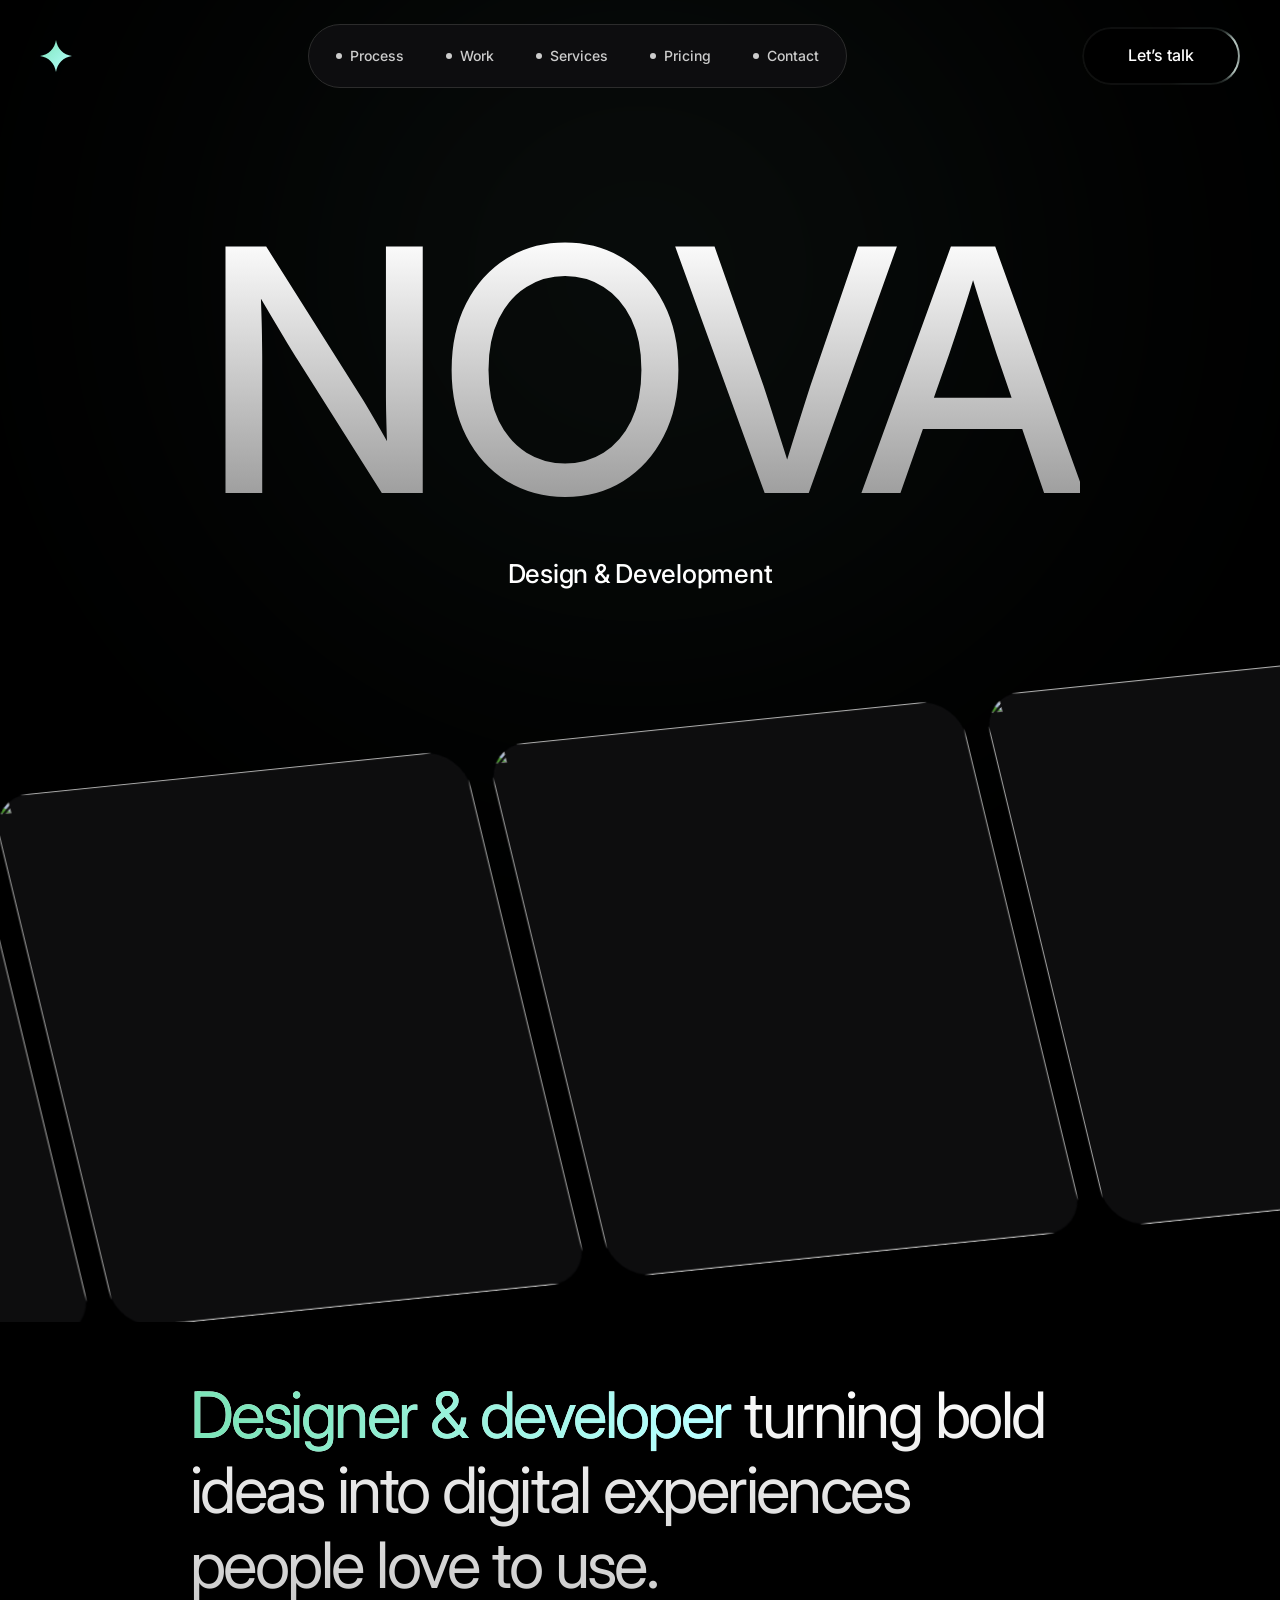
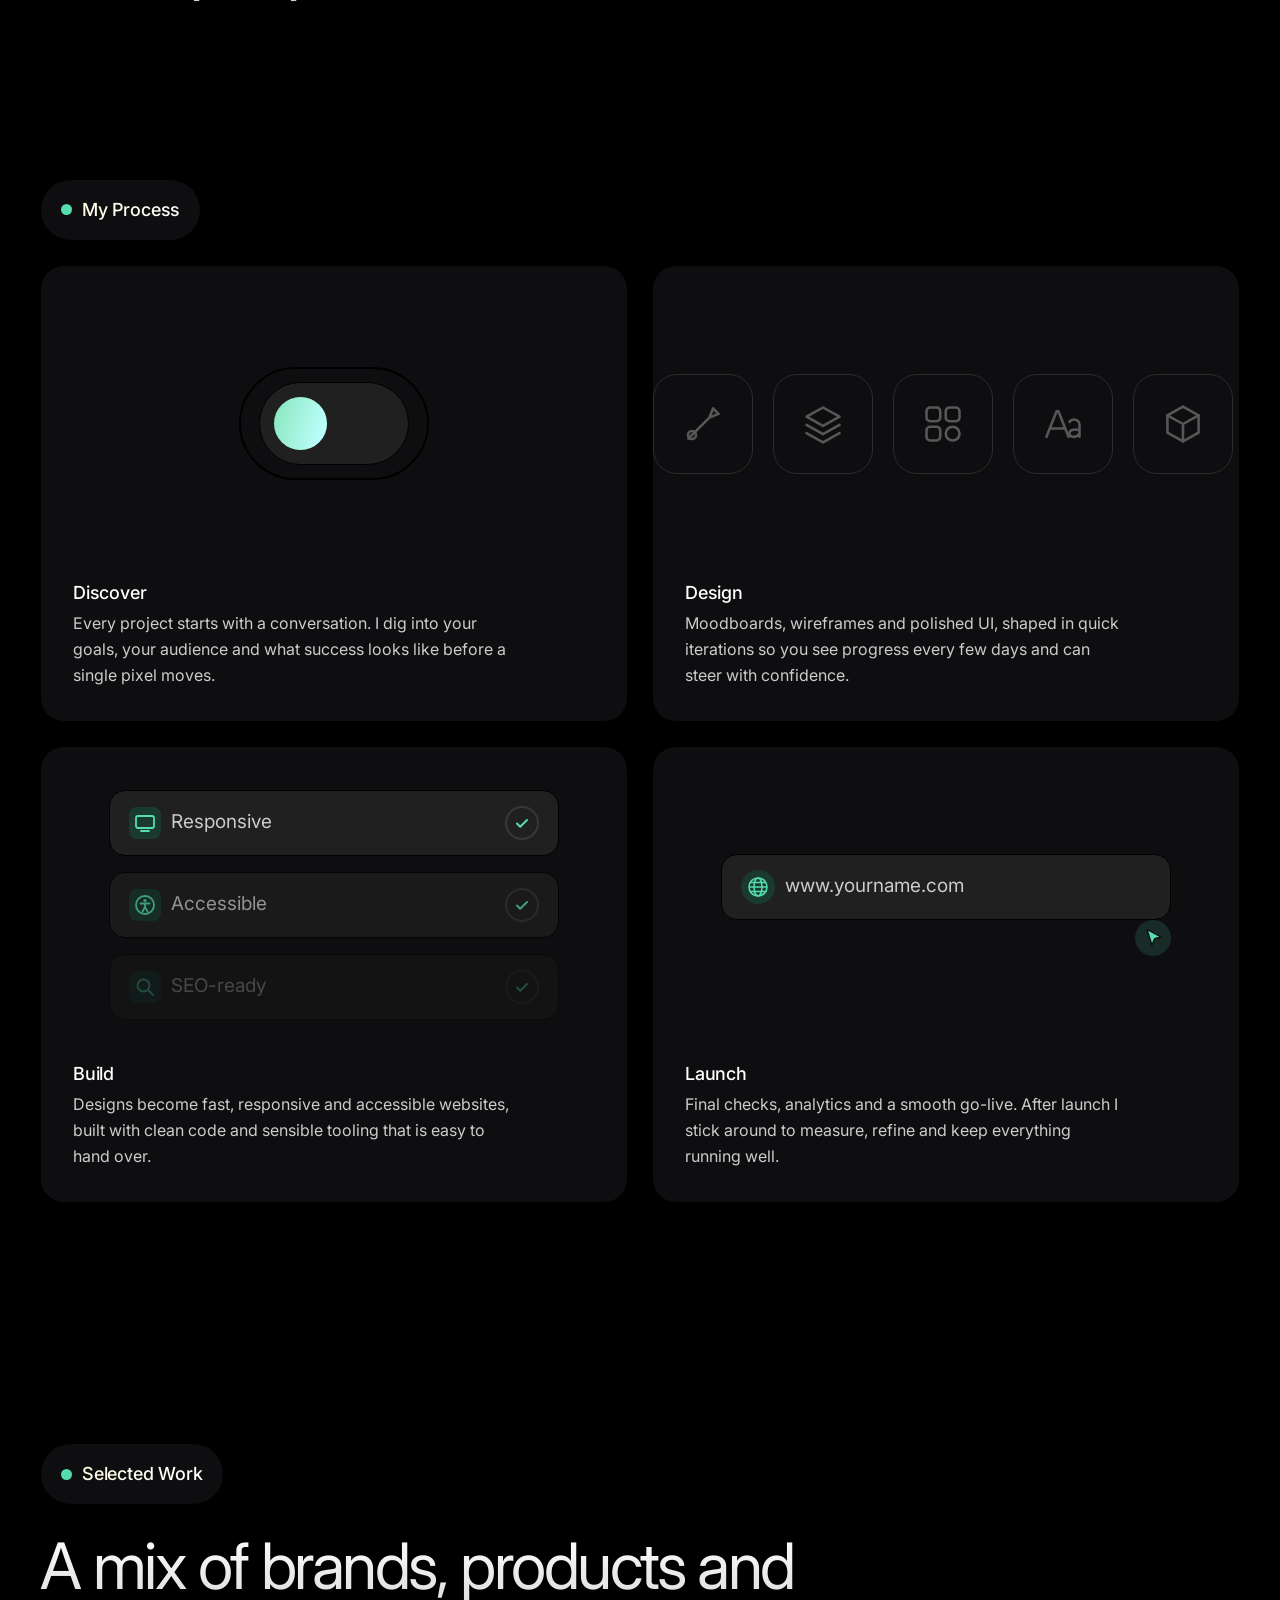
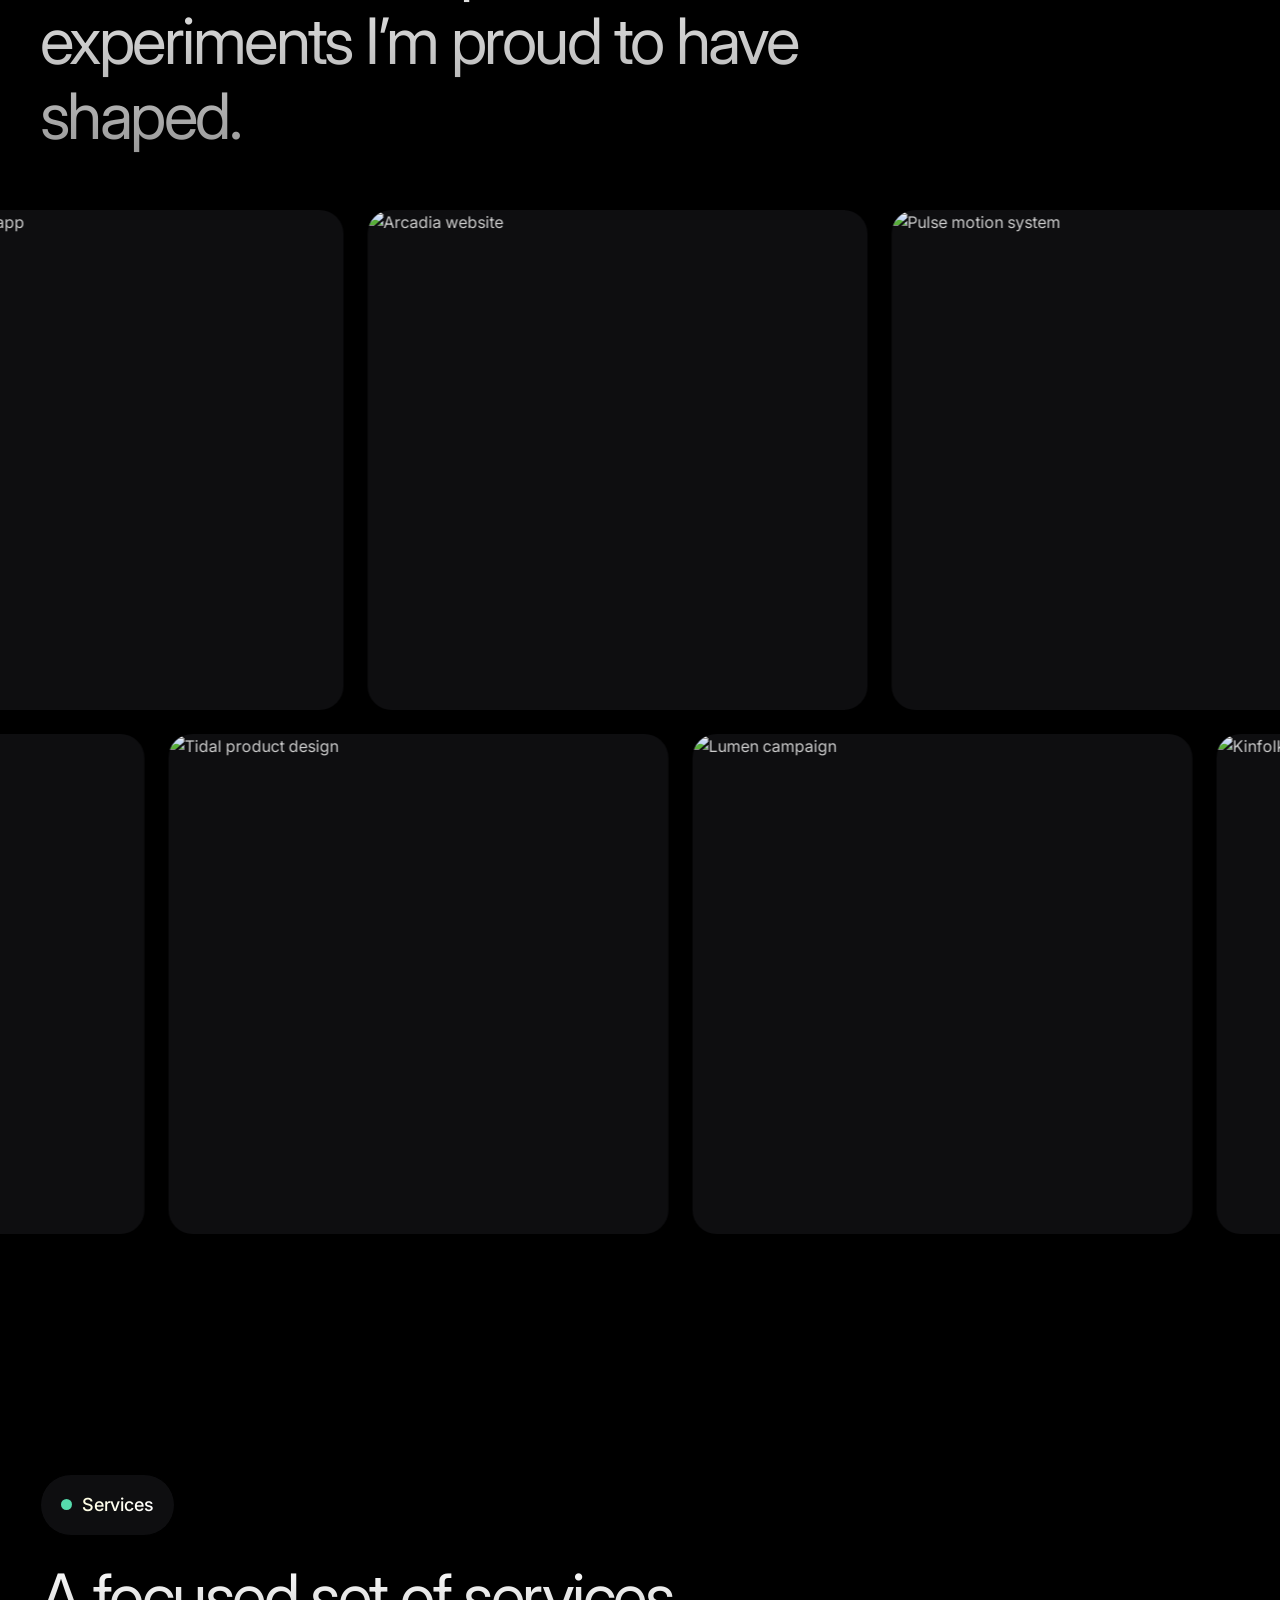
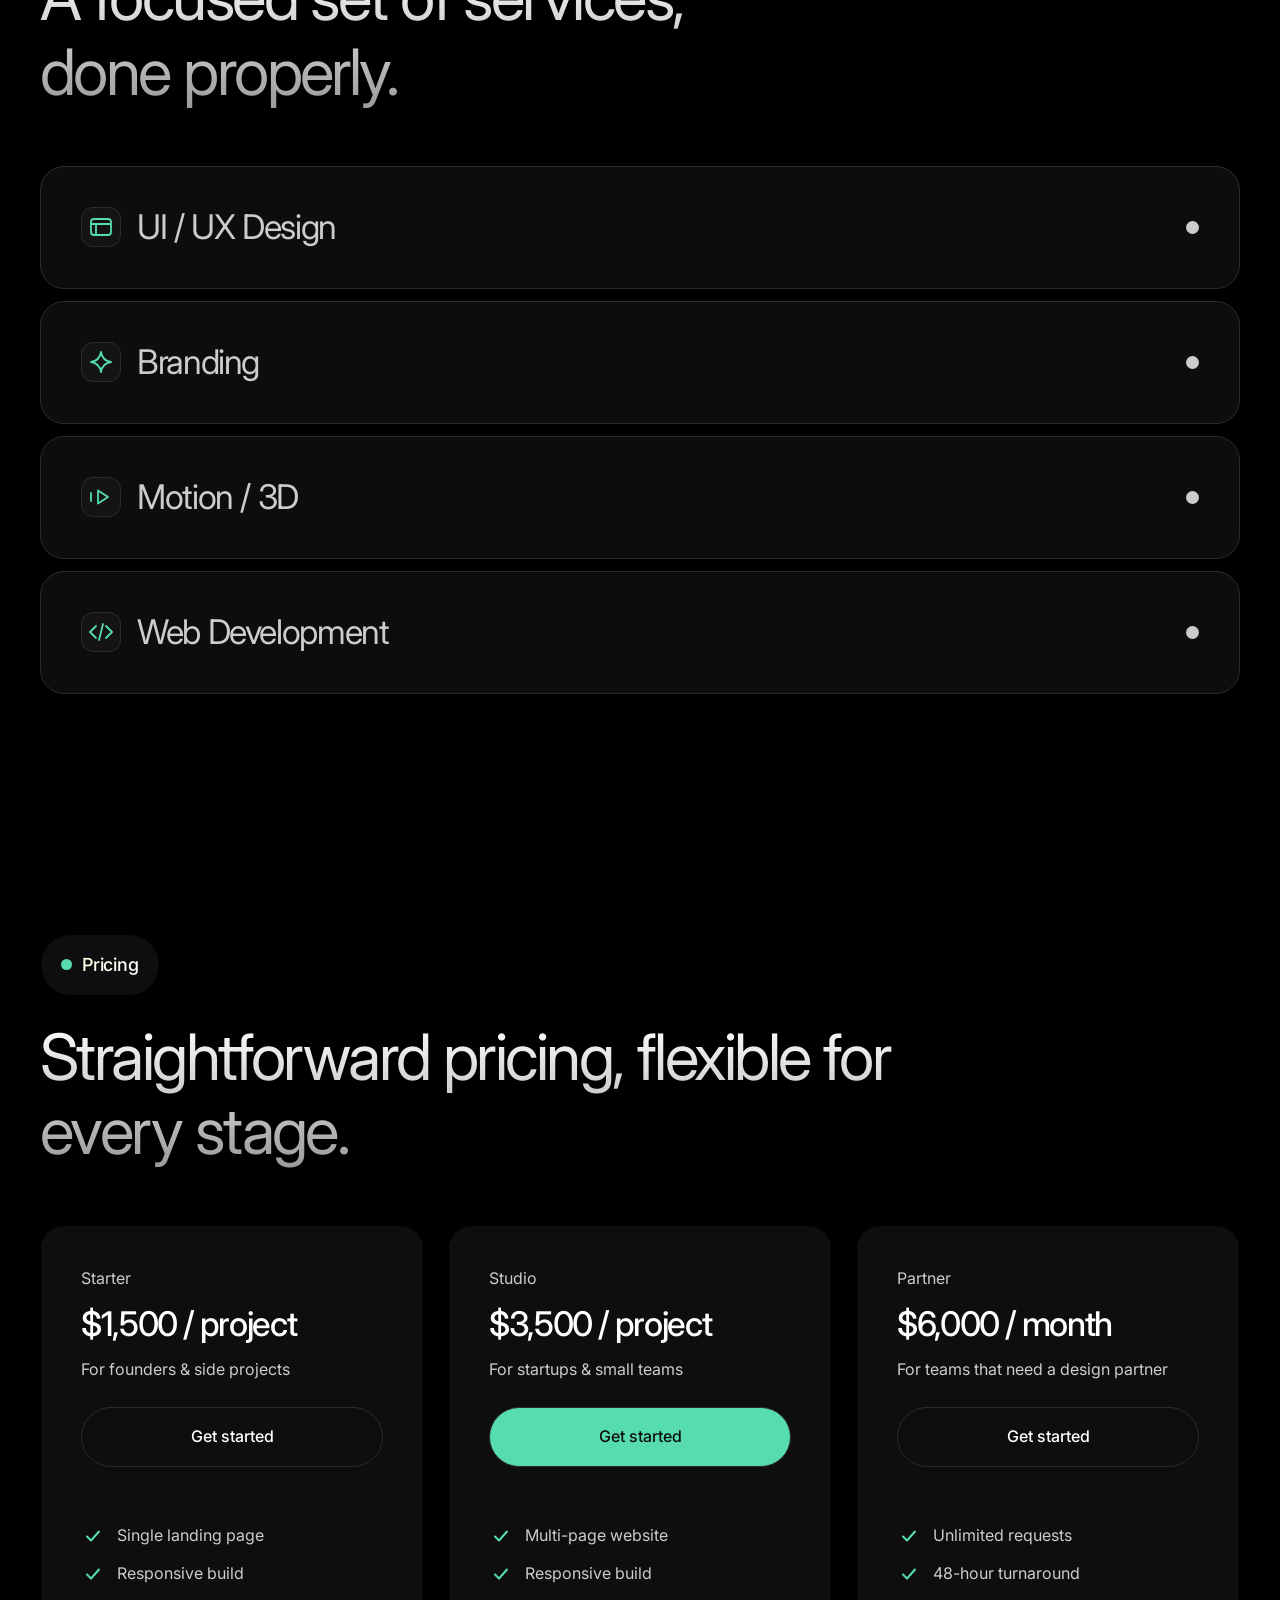
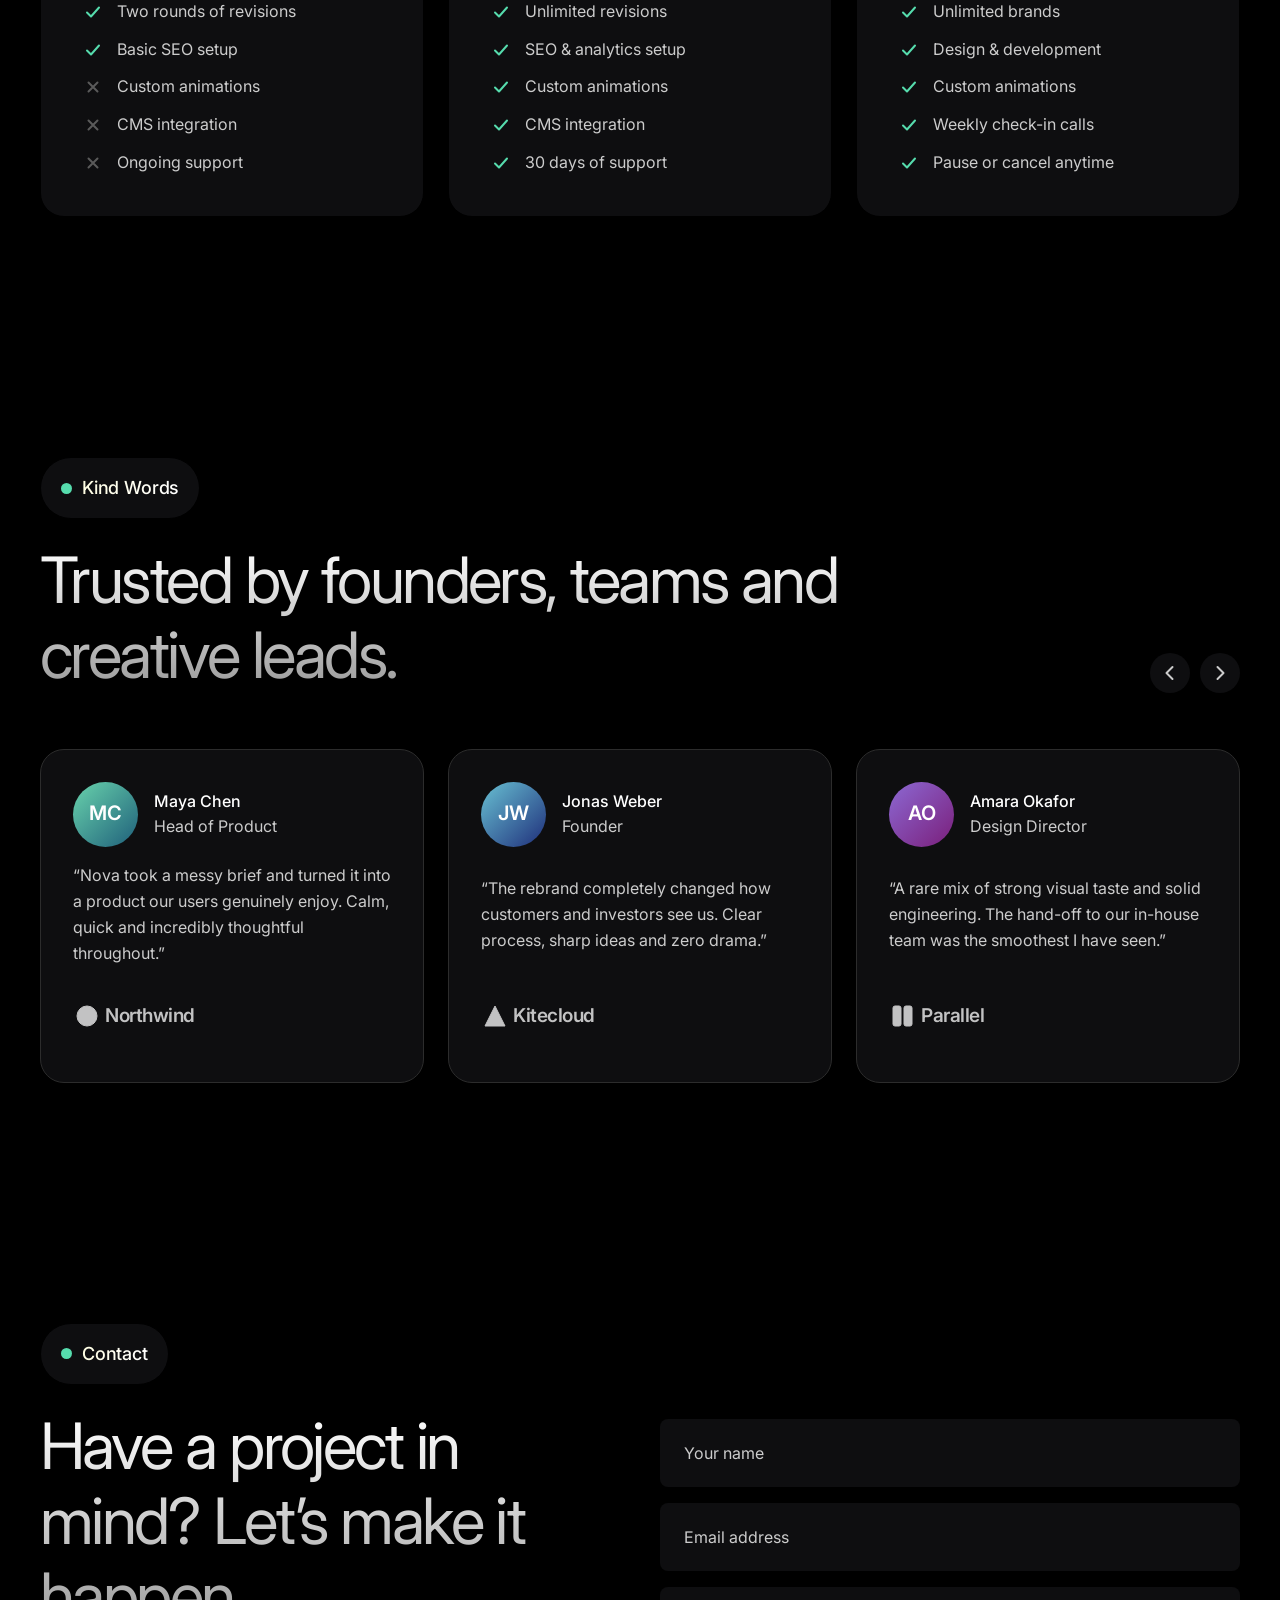
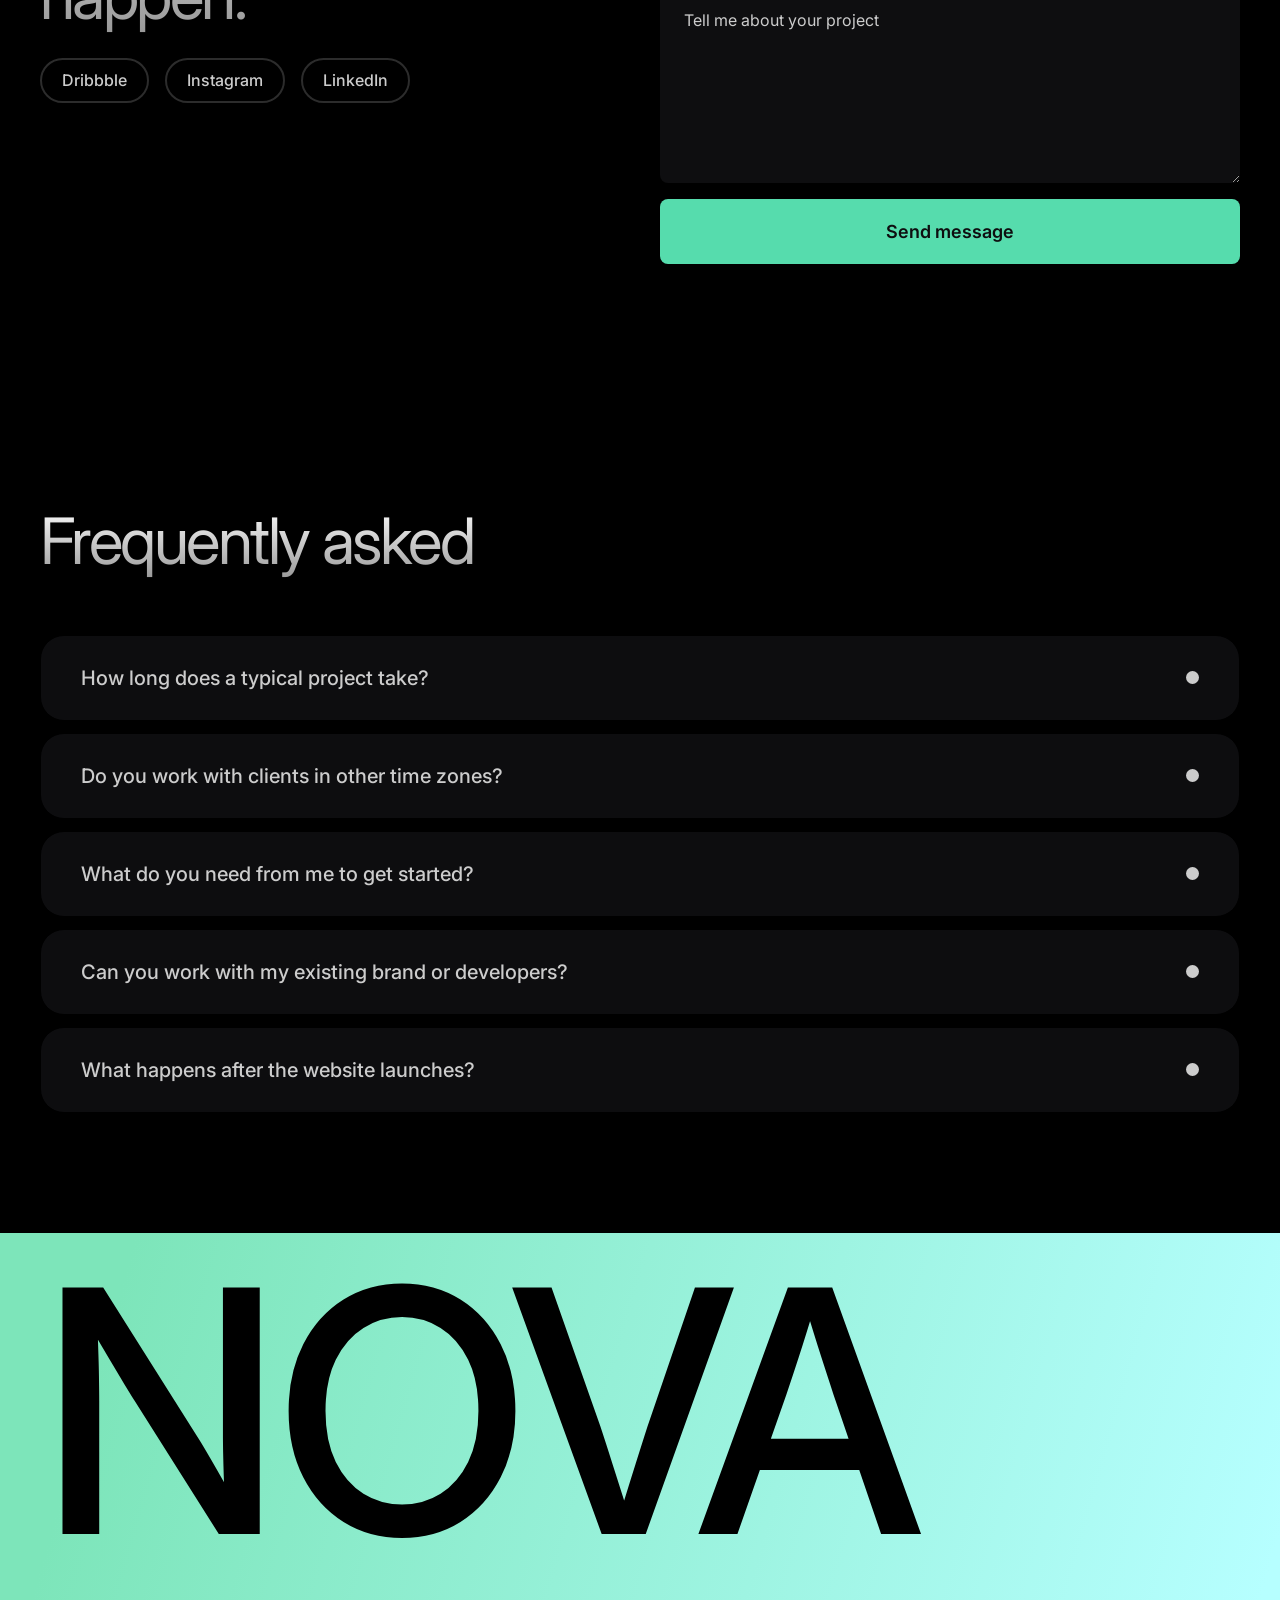
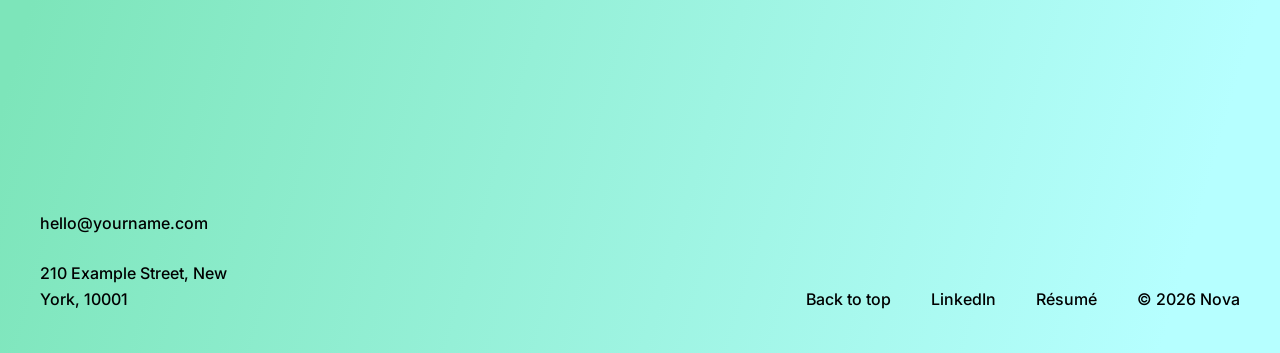
==== index.html @ ccf10ac5 "initial" ====
<!DOCTYPE html>
<html lang="en">
<head>
  <meta charset="UTF-8">
  <meta name="viewport" content="width=device-width, initial-scale=1">
  <title>Nova — Design &amp; Development Portfolio</title>
  <meta name="description" content="Independent designer and developer crafting brands, websites and digital products.">

  <link rel="preconnect" href="https://fonts.googleapis.com">
  <link rel="preconnect" href="https://fonts.gstatic.com" crossorigin>
  <link href="https://fonts.googleapis.com/css2?family=Inter:wght@300;400;500;600;700;800&display=swap" rel="stylesheet">
  <link rel="stylesheet" href="style.css">

  <!-- Lets CSS hide animated elements before script.js runs (no flash of un-animated content) -->
  <script>document.documentElement.classList.add('js');</script>
</head>
<body>

  <!-- Blurred glow that trails the mouse -->
  <div class="cursor" aria-hidden="true"><div class="cursor__dot"></div></div>

  <div class="page">
    <div class="page__glow" aria-hidden="true"></div>

    <!-- ============================== NAV ============================== -->
    <header class="nav">
      <div class="nav__inner">
        <a href="#top" class="nav__brand" data-load="left" aria-label="Home">
          <svg class="nav__logo" viewBox="0 0 32 32" aria-hidden="true">
            <defs>
              <linearGradient id="logo-grad" x1="0" y1="0" x2="1" y2="1">
                <stop offset="0" stop-color="#7de5ba"/>
                <stop offset="1" stop-color="#b6ffff"/>
              </linearGradient>
            </defs>
            <path fill="url(#logo-grad)" d="M16 0c1.2 8.6 7.4 14.8 16 16-8.6 1.2-14.8 7.4-16 16-1.2-8.6-7.4-14.8-16-16C8.6 14.8 14.8 8.6 16 0Z"/>
          </svg>
        </a>

        <nav class="nav__links" data-load="fade" aria-label="Main">
          <a href="#process" class="nav__link"><span class="nav__dot"></span><span class="nav__link-text">Process</span></a>
          <a href="#work" class="nav__link"><span class="nav__dot"></span><span class="nav__link-text">Work</span></a>
          <a href="#services" class="nav__link"><span class="nav__dot"></span><span class="nav__link-text">Services</span></a>
          <a href="#pricing" class="nav__link"><span class="nav__dot"></span><span class="nav__link-text">Pricing</span></a>
          <a href="#contact" class="nav__link"><span class="nav__dot"></span><span class="nav__link-text">Contact</span></a>
        </nav>

        <div data-load="right">
          <a href="#contact" class="glow-btn">
            <span class="glow-btn__border"></span>
            <span class="glow-btn__glow-wrap"><span class="glow-btn__glow"></span></span>
            <span class="glow-btn__hover"></span>
            <span class="glow-btn__inner">Let’s talk</span>
          </a>
        </div>
      </div>
    </header>

    <main>

      <!-- ============================== HERO ============================== -->
      <section class="hero">
        <div class="edge-fade edge-fade--left" aria-hidden="true"></div>
        <div class="edge-fade edge-fade--right" aria-hidden="true"></div>

        <div class="section-pad-lg">
          <div class="hero__stack">
            <div class="container">
              <div class="hero__content">
                <h1 class="hero__wordmark" data-load="rise" data-fit-text><span>NOVA</span></h1>
                <p class="hero__tagline" data-load="rise" style="--load-delay: .35s">Design &amp; Development</p>
              </div>
            </div>

            <!-- Tilted 3D strip: straightens as you scroll. script.js clones the set for a seamless loop. -->
            <div data-load="fade" style="--load-delay: .5s">
            <div class="hero__slider" data-hero-tilt>
              <div class="hero__track" data-marquee>
                <div class="hero__set marquee__set">
                  <figure class="hero__card"><img src="https://picsum.photos/seed/nova-hero-1/960/1100" alt="Project preview" decoding="async"></figure>
                  <figure class="hero__card"><img src="https://picsum.photos/seed/nova-hero-2/960/1100" alt="Project preview" decoding="async"></figure>
                  <figure class="hero__card"><img src="https://picsum.photos/seed/nova-hero-3/960/1100" alt="Project preview" decoding="async"></figure>
                  <figure class="hero__card"><img src="https://picsum.photos/seed/nova-hero-4/960/1100" alt="Project preview" decoding="async"></figure>
                  <figure class="hero__card"><img src="https://picsum.photos/seed/nova-hero-5/960/1100" alt="Project preview" decoding="async"></figure>
                  <figure class="hero__card"><img src="https://picsum.photos/seed/nova-hero-6/960/1100" alt="Project preview" decoding="async"></figure>
                </div>
              </div>
            </div>
            </div>
          </div>
        </div>
      </section>

      <!-- ============================== INTRO ============================== -->
      <section class="intro">
        <div class="container">
          <div class="section-pad-sm">
            <p class="intro__text" data-reveal>
              <span class="intro__accent">Designer &amp; developer</span>
              turning bold ideas into digital experiences people love to use.
            </p>
          </div>
        </div>
      </section>

      <!-- ============================== PROCESS ============================== -->
      <section class="process" id="process">
        <div class="container">
          <div class="section-pad-lg">
            <div data-reveal>
              <div class="tag"><span class="tag__dot"></span><span class="tag__text">My Process</span></div>
            </div>

            <div class="process__grid">
              <!-- 1 · Toggle switch -->
              <article class="process-card" data-reveal>
                <div class="process-card__visual" aria-hidden="true">
                  <div class="toggle">
                    <div class="toggle__track">
                      <span class="toggle__knob toggle__knob--on"></span>
                      <span class="toggle__knob"></span>
                    </div>
                  </div>
                </div>
                <div class="process-card__body">
                  <h3 class="process-card__title">Discover</h3>
                  <p>Every project starts with a conversation. I dig into your goals, your audience and what success looks like before a single pixel moves.</p>
                </div>
              </article>

              <!-- 2 · Scrolling tool icons -->
              <article class="process-card" data-reveal style="--reveal-delay: .1s">
                <div class="process-card__visual" aria-hidden="true">
                  <div class="icon-strip" data-marquee>
                    <div class="icon-strip__set marquee__set">
                      <div class="icon-tile"><svg viewBox="0 0 24 24"><path d="M4 20 15.5 8.5M15.5 8.5l2-5 3 3-5 2Z"/><circle cx="6" cy="18" r="2.2"/></svg></div>
                      <div class="icon-tile"><svg viewBox="0 0 24 24"><path d="m12 3 9 5-9 5-9-5 9-5Z"/><path d="m3 12.5 9 5 9-5"/><path d="m3 17 9 5 9-5"/></svg></div>
                      <div class="icon-tile"><svg viewBox="0 0 24 24"><rect x="3" y="3" width="7.5" height="7.5" rx="2"/><rect x="13.5" y="3" width="7.5" height="7.5" rx="2"/><rect x="3" y="13.5" width="7.5" height="7.5" rx="2"/><rect x="13.5" y="13.5" width="7.5" height="7.5" rx="3.75"/></svg></div>
                      <div class="icon-tile"><svg viewBox="0 0 24 24"><path d="M3 19 8.5 5h1L15 19M5 14.5h8"/><path d="M21 19v-6.5a3 3 0 0 0-5.5-1.6M21 15.5c-1.4-.6-5.5-1-5.5 1.6 0 2.5 4 2.6 5.5 0"/></svg></div>
                      <div class="icon-tile"><svg viewBox="0 0 24 24"><path d="m12 2.5 8.5 4.75v9.5L12 21.5l-8.5-4.75v-9.5L12 2.5Z"/><path d="M3.5 7.25 12 12l8.5-4.75M12 12v9.5"/></svg></div>
                      <div class="icon-tile"><svg viewBox="0 0 24 24"><path d="M12 3c.6 4.6 3.4 7.4 8 8-4.6.6-7.4 3.4-8 8-.6-4.6-3.4-7.4-8-8 4.6-.6 7.4-3.4 8-8Z"/></svg></div>
                      <div class="icon-tile"><svg viewBox="0 0 24 24"><path d="M7 3v14a1 1 0 0 0 1 1h13"/><path d="M3 7h13a1 1 0 0 1 1 1v13"/></svg></div>
                      <div class="icon-tile"><svg viewBox="0 0 24 24"><path d="M4 18C7 6 17 18 20 6"/><rect x="2.5" y="16.5" width="3" height="3" rx=".5"/><rect x="18.5" y="4.5" width="3" height="3" rx=".5"/><circle cx="12" cy="12" r="1.4"/></svg></div>
                    </div>
                  </div>
                </div>
                <div class="process-card__body">
                  <h3 class="process-card__title">Design</h3>
                  <p>Moodboards, wireframes and polished UI, shaped in quick iterations so you see progress every few days and can steer with confidence.</p>
                </div>
              </article>

              <!-- 3 · Checklist that slides in -->
              <article class="process-card" data-reveal>
                <div class="process-card__visual" aria-hidden="true">
                  <div class="stages">
                    <div class="stage">
                      <div class="stage__label">
                        <svg class="stage__icon" viewBox="0 0 32 32"><rect width="32" height="32" rx="8" fill="#1a3a30"/><rect x="7" y="9" width="18" height="12" rx="2" fill="none" stroke="#56dcad" stroke-width="1.8"/><path d="M12 24h8" stroke="#56dcad" stroke-width="1.8" stroke-linecap="round"/></svg>
                        <span class="stage__text">Responsive</span>
                      </div>
                      <span class="stage__tick"><svg viewBox="0 0 20 20"><path d="m5 10.5 3.2 3.2L15 7" fill="none" stroke="#56dcad" stroke-width="2" stroke-linecap="round" stroke-linejoin="round"/></svg></span>
                    </div>
                    <div class="stage">
                      <div class="stage__label">
                        <svg class="stage__icon" viewBox="0 0 32 32"><rect width="32" height="32" rx="8" fill="#1a3a30"/><circle cx="16" cy="16" r="9" fill="none" stroke="#56dcad" stroke-width="1.8"/><circle cx="16" cy="11.5" r="1.6" fill="#56dcad"/><path d="M11.5 14.5h9M16 14.5v3.5l-2.5 4.5M16 18l2.5 4.5" fill="none" stroke="#56dcad" stroke-width="1.8" stroke-linecap="round" stroke-linejoin="round"/></svg>
                        <span class="stage__text">Accessible</span>
                      </div>
                      <span class="stage__tick"><svg viewBox="0 0 20 20"><path d="m5 10.5 3.2 3.2L15 7" fill="none" stroke="#56dcad" stroke-width="2" stroke-linecap="round" stroke-linejoin="round"/></svg></span>
                    </div>
                    <div class="stage">
                      <div class="stage__label">
                        <svg class="stage__icon" viewBox="0 0 32 32"><rect width="32" height="32" rx="8" fill="#1a3a30"/><circle cx="14.5" cy="14.5" r="6" fill="none" stroke="#56dcad" stroke-width="1.8"/><path d="m19 19 5 5" stroke="#56dcad" stroke-width="1.8" stroke-linecap="round"/></svg>
                        <span class="stage__text">SEO-ready</span>
                      </div>
                      <span class="stage__tick"><svg viewBox="0 0 20 20"><path d="m5 10.5 3.2 3.2L15 7" fill="none" stroke="#56dcad" stroke-width="2" stroke-linecap="round" stroke-linejoin="round"/></svg></span>
                    </div>
                  </div>
                </div>
                <div class="process-card__body">
                  <h3 class="process-card__title">Build</h3>
                  <p>Designs become fast, responsive and accessible websites, built with clean code and sensible tooling that is easy to hand over.</p>
                </div>
              </article>

              <!-- 4 · URL bar + cursor -->
              <article class="process-card" data-reveal style="--reveal-delay: .1s">
                <div class="process-card__visual" aria-hidden="true">
                  <div class="launch">
                    <div class="launch__bar">
                      <div class="launch__content">
                        <svg class="launch__globe" viewBox="0 0 34 34"><circle cx="17" cy="17" r="17" fill="#1a3a30"/><g fill="none" stroke="#56dcad" stroke-width="1.6"><circle cx="17" cy="17" r="9"/><ellipse cx="17" cy="17" rx="4" ry="9"/><path d="M8 17h18M9.5 12.5h15M9.5 21.5h15"/></g></svg>
                        <span class="stage__text">www.yourname.com</span>
                      </div>
                    </div>
                    <svg class="launch__cursor" viewBox="0 0 36 36"><circle cx="18" cy="18" r="18" fill="#56dcad" fill-opacity=".14"/><path d="M12 9.5 26 17l-6.2 1.6-2.9 6.4L12 9.5Z" fill="#56dcad" stroke="#0e0e10" stroke-width="1.4" stroke-linejoin="round"/></svg>
                  </div>
                </div>
                <div class="process-card__body">
                  <h3 class="process-card__title">Launch</h3>
                  <p>Final checks, analytics and a smooth go-live. After launch I stick around to measure, refine and keep everything running well.</p>
                </div>
              </article>
            </div>
          </div>
        </div>
      </section>

      <!-- ============================== WORK ============================== -->
      <section class="work" id="work" data-work>
        <div class="section-pad-lg">
          <div class="container">
            <div class="section-head" data-reveal>
              <div class="tag"><span class="tag__dot"></span><span class="tag__text">Selected Work</span></div>
              <h2 class="text-gradient">A mix of brands, products and experiments I’m proud to have shaped.</h2>
            </div>
          </div>

          <!-- Rows move in opposite directions as you scroll. script.js clones each set. -->
          <div class="work__marquee" data-reveal>
            <div class="work__row" data-work-row="left">
              <div class="work__set">
                <figure class="work__item"><img src="https://picsum.photos/seed/nova-work-1/1000/1000" alt="Halcyon brand identity" loading="lazy" decoding="async"><figcaption>Halcyon — Brand identity</figcaption></figure>
                <figure class="work__item"><img src="https://picsum.photos/seed/nova-work-2/1000/1000" alt="Fieldnotes mobile app" loading="lazy" decoding="async"><figcaption>Fieldnotes — Mobile app</figcaption></figure>
                <figure class="work__item"><img src="https://picsum.photos/seed/nova-work-3/1000/1000" alt="Arcadia website" loading="lazy" decoding="async"><figcaption>Arcadia — Website</figcaption></figure>
                <figure class="work__item"><img src="https://picsum.photos/seed/nova-work-4/1000/1000" alt="Pulse motion system" loading="lazy" decoding="async"><figcaption>Pulse — Motion system</figcaption></figure>
              </div>
            </div>
            <div class="work__row" data-work-row="right">
              <div class="work__set">
                <figure class="work__item"><img src="https://picsum.photos/seed/nova-work-5/1000/1000" alt="Meridian e-commerce" loading="lazy" decoding="async"><figcaption>Meridian — E-commerce</figcaption></figure>
                <figure class="work__item"><img src="https://picsum.photos/seed/nova-work-6/1000/1000" alt="Tidal product design" loading="lazy" decoding="async"><figcaption>Tidal — Product design</figcaption></figure>
                <figure class="work__item"><img src="https://picsum.photos/seed/nova-work-7/1000/1000" alt="Lumen campaign" loading="lazy" decoding="async"><figcaption>Lumen — Campaign</figcaption></figure>
                <figure class="work__item"><img src="https://picsum.photos/seed/nova-work-8/1000/1000" alt="Kinfolk editorial" loading="lazy" decoding="async"><figcaption>Kinfolk — Editorial</figcaption></figure>
              </div>
            </div>
          </div>
        </div>
        <div class="edge-fade edge-fade--left" aria-hidden="true"></div>
        <div class="edge-fade edge-fade--right" aria-hidden="true"></div>
      </section>

      <!-- ============================== SERVICES ============================== -->
      <section class="services" id="services">
        <div class="container">
          <div class="section-pad-lg">
            <div class="section-head section-head--narrow" data-reveal>
              <div class="tag"><span class="tag__dot"></span><span class="tag__text">Services</span></div>
              <h2 class="text-gradient">A focused set of services, done properly.</h2>
            </div>

            <div class="accordion" data-accordion>
              <div class="service accordion__item" data-reveal>
                <button class="service__toggle accordion__toggle" aria-expanded="false">
                  <span class="service__title-wrap">
                    <svg class="service__icon" viewBox="0 0 40 40" aria-hidden="true"><rect x=".5" y=".5" width="39" height="39" rx="11.5" fill="#141417" stroke="#2c2c2c"/><rect x="10" y="12" width="20" height="16" rx="3" fill="none" stroke="#56dcad" stroke-width="1.8"/><path d="M10 17h20M15 17v11" stroke="#56dcad" stroke-width="1.8"/></svg>
                    <span class="service__title">UI / UX Design</span>
                  </span>
                  <span class="indicator" aria-hidden="true"></span>
                </button>
                <div class="accordion__panel">
                  <p class="service__text accordion__content">Interfaces that look sharp and feel effortless. I map out user journeys, prototype the tricky parts early and deliver a tidy design system your team can keep building on long after the project wraps.</p>
                </div>
              </div>

              <div class="service accordion__item" data-reveal style="--reveal-delay: .08s">
                <button class="service__toggle accordion__toggle" aria-expanded="false">
                  <span class="service__title-wrap">
                    <svg class="service__icon" viewBox="0 0 40 40" aria-hidden="true"><rect x=".5" y=".5" width="39" height="39" rx="11.5" fill="#141417" stroke="#2c2c2c"/><path d="M20 10c.8 5.3 4.7 9.2 10 10-5.3.8-9.2 4.7-10 10-.8-5.3-4.7-9.2-10-10 5.3-.8 9.2-4.7 10-10Z" fill="none" stroke="#56dcad" stroke-width="1.8" stroke-linejoin="round"/></svg>
                    <span class="service__title">Branding</span>
                  </span>
                  <span class="indicator" aria-hidden="true"></span>
                </button>
                <div class="accordion__panel">
                  <p class="service__text accordion__content">Logos are only the start. I build complete identities — naming support, type, colour, tone of voice and guidelines — so every touchpoint tells the same story and your brand is instantly recognisable.</p>
                </div>
              </div>

              <div class="service accordion__item" data-reveal style="--reveal-delay: .16s">
                <button class="service__toggle accordion__toggle" aria-expanded="false">
                  <span class="service__title-wrap">
                    <svg class="service__icon" viewBox="0 0 40 40" aria-hidden="true"><rect x=".5" y=".5" width="39" height="39" rx="11.5" fill="#141417" stroke="#2c2c2c"/><path d="M17 13.5v13l10-6.5-10-6.5Z" fill="none" stroke="#56dcad" stroke-width="1.8" stroke-linejoin="round"/><path d="M10 16v8" stroke="#56dcad" stroke-width="1.8" stroke-linecap="round"/></svg>
                    <span class="service__title">Motion / 3D</span>
                  </span>
                  <span class="indicator" aria-hidden="true"></span>
                </button>
                <div class="accordion__panel">
                  <p class="service__text accordion__content">Micro-interactions, product animations and 3D scenes that add personality without slowing anything down. Delivered as lightweight web animations, Lottie files or rendered video, depending on where they live.</p>
                </div>
              </div>

              <div class="service accordion__item" data-reveal style="--reveal-delay: .24s">
                <button class="service__toggle accordion__toggle" aria-expanded="false">
                  <span class="service__title-wrap">
                    <svg class="service__icon" viewBox="0 0 40 40" aria-hidden="true"><rect x=".5" y=".5" width="39" height="39" rx="11.5" fill="#141417" stroke="#2c2c2c"/><path d="m15 14-6 6 6 6M25 14l6 6-6 6M22 12l-4 16" fill="none" stroke="#56dcad" stroke-width="1.8" stroke-linecap="round" stroke-linejoin="round"/></svg>
                    <span class="service__title">Web Development</span>
                  </span>
                  <span class="indicator" aria-hidden="true"></span>
                </button>
                <div class="accordion__panel">
                  <p class="service__text accordion__content">Fast, accessible websites built with modern tooling or no-code platforms like Webflow and Framer. Clean structure, good SEO foundations and a CMS you will actually enjoy using.</p>
                </div>
              </div>
            </div>
          </div>
        </div>
      </section>

      <!-- ============================== PRICING ============================== -->
      <section class="pricing" id="pricing">
        <div class="container">
          <div class="section-pad-lg">
            <div class="section-head" data-reveal>
              <div class="tag"><span class="tag__dot"></span><span class="tag__text">Pricing</span></div>
              <h2 class="text-gradient">Straightforward pricing, flexible for every stage.</h2>
            </div>

            <div class="pricing__grid">
              <article class="price-card" data-reveal>
                <div class="price-card__top">
                  <div class="price-card__meta">
                    <div>Starter</div>
                    <h3 class="price-card__price">$1,500 / project</h3>
                    <div>For founders &amp; side projects</div>
                  </div>
                  <a href="#contact" class="pill-btn">Get started</a>
                </div>
                <ul class="price-card__list">
                  <li class="price-card__item"><svg class="check" viewBox="0 0 24 24" aria-hidden="true"><path d="m6 12.5 4 4 8-9"/></svg>Single landing page</li>
                  <li class="price-card__item"><svg class="check" viewBox="0 0 24 24" aria-hidden="true"><path d="m6 12.5 4 4 8-9"/></svg>Responsive build</li>
                  <li class="price-card__item"><svg class="check" viewBox="0 0 24 24" aria-hidden="true"><path d="m6 12.5 4 4 8-9"/></svg>Two rounds of revisions</li>
                  <li class="price-card__item"><svg class="check" viewBox="0 0 24 24" aria-hidden="true"><path d="m6 12.5 4 4 8-9"/></svg>Basic SEO setup</li>
                  <li class="price-card__item"><svg class="cross" viewBox="0 0 24 24" aria-hidden="true"><path d="m7.5 7.5 9 9m0-9-9 9"/></svg>Custom animations</li>
                  <li class="price-card__item"><svg class="cross" viewBox="0 0 24 24" aria-hidden="true"><path d="m7.5 7.5 9 9m0-9-9 9"/></svg>CMS integration</li>
                  <li class="price-card__item"><svg class="cross" viewBox="0 0 24 24" aria-hidden="true"><path d="m7.5 7.5 9 9m0-9-9 9"/></svg>Ongoing support</li>
                </ul>
              </article>

              <article class="price-card" data-reveal style="--reveal-delay: .1s">
                <div class="price-card__top">
                  <div class="price-card__meta">
                    <div>Studio</div>
                    <h3 class="price-card__price">$3,500 / project</h3>
                    <div>For startups &amp; small teams</div>
                  </div>
                  <a href="#contact" class="pill-btn pill-btn--primary">Get started</a>
                </div>
                <ul class="price-card__list">
                  <li class="price-card__item"><svg class="check" viewBox="0 0 24 24" aria-hidden="true"><path d="m6 12.5 4 4 8-9"/></svg>Multi-page website</li>
                  <li class="price-card__item"><svg class="check" viewBox="0 0 24 24" aria-hidden="true"><path d="m6 12.5 4 4 8-9"/></svg>Responsive build</li>
                  <li class="price-card__item"><svg class="check" viewBox="0 0 24 24" aria-hidden="true"><path d="m6 12.5 4 4 8-9"/></svg>Unlimited revisions</li>
                  <li class="price-card__item"><svg class="check" viewBox="0 0 24 24" aria-hidden="true"><path d="m6 12.5 4 4 8-9"/></svg>SEO &amp; analytics setup</li>
                  <li class="price-card__item"><svg class="check" viewBox="0 0 24 24" aria-hidden="true"><path d="m6 12.5 4 4 8-9"/></svg>Custom animations</li>
                  <li class="price-card__item"><svg class="check" viewBox="0 0 24 24" aria-hidden="true"><path d="m6 12.5 4 4 8-9"/></svg>CMS integration</li>
                  <li class="price-card__item"><svg class="check" viewBox="0 0 24 24" aria-hidden="true"><path d="m6 12.5 4 4 8-9"/></svg>30 days of support</li>
                </ul>
              </article>

              <article class="price-card" data-reveal style="--reveal-delay: .2s">
                <div class="price-card__top">
                  <div class="price-card__meta">
                    <div>Partner</div>
                    <h3 class="price-card__price">$6,000 / month</h3>
                    <div>For teams that need a design partner</div>
                  </div>
                  <a href="#contact" class="pill-btn">Get started</a>
                </div>
                <ul class="price-card__list">
                  <li class="price-card__item"><svg class="check" viewBox="0 0 24 24" aria-hidden="true"><path d="m6 12.5 4 4 8-9"/></svg>Unlimited requests</li>
                  <li class="price-card__item"><svg class="check" viewBox="0 0 24 24" aria-hidden="true"><path d="m6 12.5 4 4 8-9"/></svg>48-hour turnaround</li>
                  <li class="price-card__item"><svg class="check" viewBox="0 0 24 24" aria-hidden="true"><path d="m6 12.5 4 4 8-9"/></svg>Unlimited brands</li>
                  <li class="price-card__item"><svg class="check" viewBox="0 0 24 24" aria-hidden="true"><path d="m6 12.5 4 4 8-9"/></svg>Design &amp; development</li>
                  <li class="price-card__item"><svg class="check" viewBox="0 0 24 24" aria-hidden="true"><path d="m6 12.5 4 4 8-9"/></svg>Custom animations</li>
                  <li class="price-card__item"><svg class="check" viewBox="0 0 24 24" aria-hidden="true"><path d="m6 12.5 4 4 8-9"/></svg>Weekly check-in calls</li>
                  <li class="price-card__item"><svg class="check" viewBox="0 0 24 24" aria-hidden="true"><path d="m6 12.5 4 4 8-9"/></svg>Pause or cancel anytime</li>
                </ul>
              </article>
            </div>
          </div>
        </div>
      </section>

      <!-- ============================== REVIEWS ============================== -->
      <!-- Placeholder testimonials — replace with real quotes before publishing. -->
      <section class="reviews">
        <div class="container">
          <div class="section-pad-lg">
            <div class="reviews__wrap">
              <div class="section-head" data-reveal>
                <div class="tag"><span class="tag__dot"></span><span class="tag__text">Kind Words</span></div>
                <h2 class="text-gradient">Trusted by founders, teams and creative leads.</h2>
              </div>

              <div class="slider" data-slider data-reveal>
                <button class="slider__arrow slider__arrow--prev" data-slider-prev aria-label="Previous review">
                  <svg viewBox="0 0 20 20" aria-hidden="true"><path d="m12.5 4-6 6 6 6"/></svg>
                </button>
                <button class="slider__arrow slider__arrow--next" data-slider-next aria-label="Next review">
                  <svg viewBox="0 0 20 20" aria-hidden="true"><path d="m7.5 4 6 6-6 6"/></svg>
                </button>

                <div class="slider__viewport">
                  <div class="slider__track">
                    <article class="review">
                      <div class="review__person">
                        <span class="review__avatar" style="--hue: 158">MC</span>
                        <div><div class="review__name">Maya Chen</div><div>Head of Product</div></div>
                      </div>
                      <p class="review__quote">“Nova took a messy brief and turned it into a product our users genuinely enjoy. Calm, quick and incredibly thoughtful throughout.”</p>
                      <div class="review__logo"><svg viewBox="0 0 140 32" aria-hidden="true"><circle cx="14" cy="16" r="10"/><text x="32" y="22">Northwind</text></svg></div>
                    </article>

                    <article class="review">
                      <div class="review__person">
                        <span class="review__avatar" style="--hue: 190">JW</span>
                        <div><div class="review__name">Jonas Weber</div><div>Founder</div></div>
                      </div>
                      <p class="review__quote">“The rebrand completely changed how customers and investors see us. Clear process, sharp ideas and zero drama.”</p>
                      <div class="review__logo"><svg viewBox="0 0 140 32" aria-hidden="true"><path d="M4 26 14 6l10 20H4Z"/><text x="32" y="22">Kitecloud</text></svg></div>
                    </article>

                    <article class="review">
                      <div class="review__person">
                        <span class="review__avatar" style="--hue: 260">AO</span>
                        <div><div class="review__name">Amara Okafor</div><div>Design Director</div></div>
                      </div>
                      <p class="review__quote">“A rare mix of strong visual taste and solid engineering. The hand-off to our in-house team was the smoothest I have seen.”</p>
                      <div class="review__logo"><svg viewBox="0 0 140 32" aria-hidden="true"><rect x="4" y="6" width="8" height="20" rx="2"/><rect x="15" y="6" width="8" height="20" rx="2"/><text x="32" y="22">Parallel</text></svg></div>
                    </article>

                    <article class="review">
                      <div class="review__person">
                        <span class="review__avatar" style="--hue: 30">LR</span>
                        <div><div class="review__name">Luca Romano</div><div>Marketing Lead</div></div>
                      </div>
                      <p class="review__quote">“Our new site is fast, easy to update and the animations get compliments from customers every single week.”</p>
                      <div class="review__logo"><svg viewBox="0 0 140 32" aria-hidden="true"><path d="M4 20c4-8 8-8 10 0s6 8 10 0" fill="none" stroke-width="3.5"/><text x="32" y="22">Driftwood</text></svg></div>
                    </article>

                    <article class="review">
                      <div class="review__person">
                        <span class="review__avatar" style="--hue: 330">SL</span>
                        <div><div class="review__name">Sofia Lindqvist</div><div>Creative Director</div></div>
                      </div>
                      <p class="review__quote">“Brought fresh energy to our campaign and nailed the brief on the first round. I would work together again in a heartbeat.”</p>
                      <div class="review__logo"><svg viewBox="0 0 140 32" aria-hidden="true"><circle cx="14" cy="16" r="10" fill="none" stroke-width="3.5"/><circle cx="14" cy="16" r="3.5"/><text x="32" y="22">Orbital</text></svg></div>
                    </article>

                    <article class="review">
                      <div class="review__person">
                        <span class="review__avatar" style="--hue: 210">DP</span>
                        <div><div class="review__name">Daniel Park</div><div>Co-Founder</div></div>
                      </div>
                      <p class="review__quote">“From first sketch to launch day, every detail was considered. Our product finally looks as good as it works.”</p>
                      <div class="review__logo"><svg viewBox="0 0 140 32" aria-hidden="true"><rect x="4" y="6" width="20" height="20" rx="6" transform="rotate(45 14 16)"/><text x="32" y="22">Quanta</text></svg></div>
                    </article>
                  </div>
                </div>

                <div class="slider__dots" data-slider-dots></div>
              </div>
            </div>
          </div>
        </div>
      </section>

      <!-- ============================== CONTACT ============================== -->
      <section class="contact" id="contact">
        <div class="container">
          <div class="section-pad-lg">
            <div class="contact__layout">
              <div class="contact__intro" data-reveal>
                <div class="tag"><span class="tag__dot"></span><span class="tag__text">Contact</span></div>
                <h2 class="text-gradient">Have a project in mind? Let’s make it happen.</h2>
                <div class="socials">
                  <a href="#" class="social-btn" target="_blank" rel="noopener">Dribbble</a>
                  <a href="#" class="social-btn" target="_blank" rel="noopener">Instagram</a>
                  <a href="#" class="social-btn" target="_blank" rel="noopener">LinkedIn</a>
                </div>
              </div>

              <div class="contact__form-wrap" data-reveal style="--reveal-delay: .15s">
                <!-- Set action to your form endpoint (e.g. https://formspree.io/f/xxxx) to receive messages. -->
                <form class="contact-form" action="" method="POST" data-contact-form>
                  <input class="field" type="text" name="name" placeholder="Your name" autocomplete="name" required aria-label="Your name">
                  <input class="field" type="email" name="email" placeholder="Email address" autocomplete="email" required aria-label="Email address">
                  <textarea class="field field--textarea" name="message" placeholder="Tell me about your project" required aria-label="Project details"></textarea>
                  <button type="submit" class="submit-btn">Send message</button>
                </form>
                <div class="form-status form-status--success" data-form-success hidden>Thank you! Your message is on its way — I’ll reply within two working days.</div>
                <div class="form-status form-status--error" data-form-error hidden>Something went wrong while sending. Please try again or email me directly.</div>
              </div>
            </div>
          </div>
        </div>
      </section>

      <!-- ============================== FAQ ============================== -->
      <section class="faq">
        <div class="container">
          <div class="section-pad-lg">
            <div data-reveal>
              <h2 class="text-gradient">Frequently asked</h2>
            </div>

            <div class="accordion" data-accordion data-reveal>
              <div class="faq__item accordion__item">
                <button class="faq__question accordion__toggle" aria-expanded="false">
                  <span class="faq__question-text">How long does a typical project take?</span>
                  <span class="indicator" aria-hidden="true"></span>
                </button>
                <div class="accordion__panel">
                  <p class="faq__answer accordion__content">Most websites take three to six weeks from kickoff to launch, and brand identities usually take two to four. You will get a clear timeline with milestones before any work begins.</p>
                </div>
              </div>

              <div class="faq__item accordion__item">
                <button class="faq__question accordion__toggle" aria-expanded="false">
                  <span class="faq__question-text">Do you work with clients in other time zones?</span>
                  <span class="indicator" aria-hidden="true"></span>
                </button>
                <div class="accordion__panel">
                  <p class="faq__answer accordion__content">Yes. Most of my clients are remote. We keep things moving with a shared project board, async video updates and a weekly call at a time that suits both of us.</p>
                </div>
              </div>

              <div class="faq__item accordion__item">
                <button class="faq__question accordion__toggle" aria-expanded="false">
                  <span class="faq__question-text">What do you need from me to get started?</span>
                  <span class="indicator" aria-hidden="true"></span>
                </button>
                <div class="accordion__panel">
                  <p class="faq__answer accordion__content">A short brief, any existing brand assets and a few examples of work you like. If you do not have those yet, that is fine — the discovery session is designed to help shape them together.</p>
                </div>
              </div>

              <div class="faq__item accordion__item">
                <button class="faq__question accordion__toggle" aria-expanded="false">
                  <span class="faq__question-text">Can you work with my existing brand or developers?</span>
                  <span class="indicator" aria-hidden="true"></span>
                </button>
                <div class="accordion__panel">
                  <p class="faq__answer accordion__content">Absolutely. I regularly extend existing brand systems and hand designs over to in-house engineering teams with annotated files, components and documentation.</p>
                </div>
              </div>

              <div class="faq__item accordion__item">
                <button class="faq__question accordion__toggle" aria-expanded="false">
                  <span class="faq__question-text">What happens after the website launches?</span>
                  <span class="indicator" aria-hidden="true"></span>
                </button>
                <div class="accordion__panel">
                  <p class="faq__answer accordion__content">Every project includes a short support window for fixes and tweaks. After that you can book extra time as needed or move to the Partner plan for ongoing help.</p>
                </div>
              </div>
            </div>
          </div>
        </div>
      </section>
    </main>

    <!-- ============================== FOOTER ============================== -->
    <footer class="footer">
      <div class="footer__inner">
        <div class="footer__wordmark" data-reveal data-fit-text><span>NOVA</span></div>

        <div class="footer__bottom">
          <div data-reveal>
            <div class="footer__email"><a href="mailto:hello@yourname.com">hello@yourname.com</a></div>
            <div class="footer__address">210 Example Street, New York, 10001</div>
          </div>
          <div class="footer__links" data-reveal style="--reveal-delay: .1s">
            <a href="#top" class="footer__link">Back to top</a>
            <a href="#" class="footer__link">LinkedIn</a>
            <a href="#" class="footer__link">Résumé</a>
            <div class="footer__copy">© <span data-year>2026</span> Nova</div>
          </div>
        </div>
      </div>
    </footer>
  </div>

  <script src="script.js" defer></script>
</body>
</html>
---- style.css ----
/* ==========================================================================
   Tokens
   ========================================================================== */
:root {
  --black: #000;
  --white: #fff;
  --text: #ccc;
  --surface: #0e0e10;
  --surface-alt: #0d0d0f;
  --surface-hover: #141416;
  --raised: #202020;
  --border: #2c2c2c;
  --accent: #56dcad;
  --accent-hover: #45b08a;
  --accent-gradient: linear-gradient(106deg, #7de5ba 9.18%, #b6ffff 91.98%);

  --ease-out: cubic-bezier(.22, 1, .36, 1);
  --ease-in-out: cubic-bezier(.65, 0, .35, 1);
}

/* ==========================================================================
   Base
   ========================================================================== */
*, *::before, *::after { box-sizing: border-box; }

html {
  -webkit-text-size-adjust: 100%;
  scroll-behavior: smooth;
}

body {
  margin: 0;
  background-color: var(--black);
  color: var(--text);
  font-family: 'Inter', sans-serif;
  font-size: 16px;
  line-height: 1.62em;
  -webkit-font-smoothing: antialiased;
  -moz-osx-font-smoothing: grayscale;
}

img { max-width: 100%; vertical-align: middle; display: inline-block; }
figure { margin: 0; }
a { color: inherit; text-decoration: none; }
button, input, textarea { font: inherit; color: inherit; margin: 0; }
[hidden] { display: none !important; }

h1, h2, h3, h4, h5, p { margin: 0; }

h1, h2 {
  font-size: 64px;
  font-weight: 400;
  line-height: 1.17em;
  letter-spacing: -2.56px;
}

h3 {
  font-size: 34px;
  font-weight: 500;
  line-height: 1.2em;
  letter-spacing: -1.36px;
}

:focus-visible { outline: 2px solid var(--accent); outline-offset: 3px; }

/* ==========================================================================
   Layout helpers
   ========================================================================== */
.page {
  position: relative;
  z-index: 2;
  overflow: hidden;
}

.page__glow {
  position: absolute;
  inset: -85px 0 0;
  z-index: -1;
  width: 793px;
  height: 717px;
  margin: 0 auto;
  border-radius: 793px;
  background-image: linear-gradient(#baffe7, #a6ffe0);
  opacity: .05;
  filter: blur(175px);
  pointer-events: none;
}

.container {
  width: 100%;
  max-width: 1440px;
  margin: 0 auto;
  padding: 0 40px;
}

.section-pad-lg { padding: 120px 0; }
.section-pad-sm { padding: 56px 0; }

.text-gradient {
  background-image: linear-gradient(#fff, #999);
  -webkit-background-clip: text;
  background-clip: text;
  -webkit-text-fill-color: transparent;
}

/* Section tag pill: ● Label */
.tag {
  display: inline-flex;
  align-items: center;
  gap: 10px;
  height: 62px;
  padding: 20px;
  border: 1px solid var(--black);
  border-radius: 64px;
  background-color: var(--surface);
}

.tag__dot {
  width: 11px;
  height: 11px;
  border-radius: 50%;
  background-color: var(--accent);
}

.tag__text {
  font-size: 18px;
  font-weight: 500;
  line-height: 1.2em;
  letter-spacing: -.18px;
  background-image: linear-gradient(90deg, #fffee3, #fff);
  -webkit-background-clip: text;
  background-clip: text;
  -webkit-text-fill-color: transparent;
}

.section-head {
  display: flex;
  flex-direction: column;
  align-items: flex-start;
  gap: 24px;
  max-width: 880px;
}

.section-head--narrow { max-width: 752px; }

/* Black fades on the left/right edges of full-bleed strips (very wide screens only) */
.edge-fade {
  position: absolute;
  top: 0;
  bottom: 0;
  z-index: 1;
  display: none;
  pointer-events: none;
}
.edge-fade--left  { left: 0;  width: 291px; background-image: linear-gradient(90deg, #000, rgba(0, 0, 0, 0)); }
.edge-fade--right { right: 0; width: 270px; background-image: linear-gradient(270deg, #000, rgba(0, 0, 0, 0)); }

/* Shared infinite marquee: each set slides exactly one set-width (+ gap) and loops */
.marquee__set {
  animation: marquee var(--marquee-duration, 60s) linear infinite;
  will-change: transform;
}

@keyframes marquee {
  from { transform: translate3d(0, 0, 0); }
  to   { transform: translate3d(calc(-100% - var(--marquee-gap, 24px)), 0, 0); }
}

/* ==========================================================================
   Animations: page load + scroll reveal
   ========================================================================== */
.js [data-load] {
  opacity: 0;
  transition:
    opacity 1.2s var(--ease-out) var(--load-delay, .15s),
    transform 1.2s var(--ease-out) var(--load-delay, .15s);
}
.js [data-load="left"]  { transform: translate3d(-150%, 0, 0); }
.js [data-load="right"] { transform: translate3d(150%, 0, 0); }
.js [data-load="rise"]  { transform: translate3d(0, 60px, 0); }

.js.is-loaded [data-load] { opacity: 1; transform: none; }

.js [data-reveal] {
  opacity: 0;
  transition: opacity 1.2s var(--ease-out) var(--reveal-delay, 0s);
}
.js [data-reveal].is-visible { opacity: 1; }

/* ==========================================================================
   Cursor glow
   ========================================================================== */
.cursor {
  position: fixed;
  inset: 0;
  z-index: 1000;
  display: flex;
  justify-content: center;
  align-items: center;
  pointer-events: none;
}

.cursor__dot {
  width: 14px;
  height: 14px;
  border-radius: 50%;
  background-color: var(--accent);
  filter: blur(5px);
  opacity: 0;
  transition: opacity .3s ease;
  will-change: transform;
}

.cursor.is-active .cursor__dot { opacity: 1; }

@media (hover: none), (pointer: coarse) {
  .cursor { display: none; }
}

/* ==========================================================================
   Nav
   ========================================================================== */
.nav {
  position: relative;
  z-index: 2;
  padding: 24px 0;
}

.nav__inner {
  display: flex;
  justify-content: space-between;
  align-items: center;
  max-width: 1440px;
  margin: 0 auto;
  padding: 0 40px;
}

.nav__brand { display: block; }
.nav__logo { display: block; width: 32px; height: 32px; }

.nav__links {
  display: flex;
  align-items: center;
  gap: 4px;
  padding: 8px;
  border: 1px solid var(--border);
  border-radius: 200px;
  background-color: var(--surface-alt);
}

.nav__link {
  display: flex;
  align-items: center;
  gap: 8px;
  padding: 10px 18px;
  border: 1px solid transparent;
  border-radius: 67px;
  color: var(--text);
  transition: background-color .4s ease, border-color .4s ease;
}

.nav__dot {
  width: 6px;
  height: 6px;
  border-radius: 50%;
  background-color: var(--text);
  transition: background-color .4s ease;
}

.nav__link-text {
  font-size: 14px;
  font-weight: 500;
  line-height: 1.71em;
  transition: color .4s ease;
}

.nav__link:hover { background-color: var(--surface); border-color: var(--border); }
.nav__link:hover .nav__dot { background-color: var(--accent); }
.nav__link:hover .nav__link-text { color: var(--white); }

/* Pill button with a light that orbits its border */
.glow-btn {
  position: relative;
  display: flex;
  justify-content: center;
  align-items: center;
  width: 158px;
  height: 58px;
  border-radius: 114px;
  overflow: hidden;
  isolation: isolate;
  color: var(--white);
  font-weight: 500;
}

.glow-btn__border {
  position: absolute;
  inset: 0;
  z-index: 1;
  border-radius: inherit;
  background-color: rgba(255, 255, 255, .05);
}

.glow-btn__glow-wrap {
  position: absolute;
  inset: 0;
  z-index: 3;
  display: flex;
  justify-content: center;
  align-items: center;
  animation: glow-orbit 4s linear infinite;
}

.glow-btn__glow {
  width: 60%;
  height: 70%;
  margin-left: 60%;
  background-image: radial-gradient(circle at 25%, #56dbac, #fff);
  filter: blur(5px);
}

.glow-btn__hover {
  position: absolute;
  inset: 0;
  z-index: 4;
  border-radius: inherit;
  background-image: radial-gradient(circle, #fff, rgba(255, 255, 255, 0));
  opacity: 0;
  transform: translate3d(100%, 0, 0);
  transition: transform .6s var(--ease-out), opacity .6s var(--ease-out);
}

.glow-btn:hover .glow-btn__hover { opacity: 1; transform: translate3d(0, 0, 0); }

.glow-btn__inner {
  position: absolute;
  inset: 2px;
  z-index: 9;
  display: flex;
  justify-content: center;
  align-items: center;
  border-radius: inherit;
  background-color: var(--black);
}

@keyframes glow-orbit {
  to { transform: rotate(360deg); }
}

/* ==========================================================================
   Hero
   ========================================================================== */
.hero {
  position: relative;
  height: 1250px;
  overflow: hidden;
}

.hero__stack {
  display: flex;
  flex-direction: column;
  gap: 150px;
}

.hero__content {
  display: flex;
  flex-direction: column;
  align-items: center;
  gap: 48.31px;
  width: 100%;
  max-width: 874px;
  margin: 0 auto;
}

/* Font size is set by script.js so the word spans the full width */
.hero__wordmark,
.footer__wordmark {
  width: 100%;
  font-size: 300px;
  font-weight: 500;
  line-height: .82;
  letter-spacing: -.02em;
  text-align: center;
  white-space: nowrap;
}

.hero__wordmark span,
.footer__wordmark span { display: inline-block; }

.hero__wordmark span {
  background-image: linear-gradient(#fff, #999);
  -webkit-background-clip: text;
  background-clip: text;
  -webkit-text-fill-color: transparent;
}

.hero__tagline {
  color: var(--white);
  font-size: 26px;
  font-weight: 500;
  line-height: 1.2em;
  letter-spacing: -.262px;
}

.hero__slider {
  display: flex;
  justify-content: center;
  align-items: center;
  width: 100%;
  perspective: 2000px;
  transform-style: preserve-3d;
  /* Starting tilt; script.js eases this to flat while scrolling */
  transform: translate3d(-300px, 0, 0) rotateX(26deg) rotateY(25deg) rotateZ(-32deg) skew(8deg, 11deg);
  will-change: transform;
}

.hero__track {
  display: flex;
  gap: 24px;
  --marquee-duration: 70s;
}

.hero__set {
  display: flex;
  flex: none;
  gap: 24px;
}

.hero__card {
  position: relative;
  flex: none;
  width: 480px;
  height: 550px;
  border-radius: 40px;
  overflow: hidden;
  background-color: var(--surface);
}

.hero__card img {
  width: 100%;
  height: 100%;
  object-fit: cover;
}

.hero__card::after {
  content: '';
  position: absolute;
  inset: 0;
  border-radius: inherit;
  background-color: var(--black);
  opacity: .1;
}

/* ==========================================================================
   Intro
   ========================================================================== */
.intro__text {
  max-width: 900px;
  margin: 0 auto;
  font-size: 64px;
  font-weight: 400;
  line-height: 1.17em;
  letter-spacing: -2.56px;
  background-image: linear-gradient(180deg, var(--white), var(--text));
  -webkit-background-clip: text;
  background-clip: text;
  -webkit-text-fill-color: transparent;
}

.intro__accent {
  background-image: var(--accent-gradient);
  -webkit-background-clip: text;
  background-clip: text;
  -webkit-text-fill-color: transparent;
}

/* ==========================================================================
   Process
   ========================================================================== */
.process__grid {
  display: grid;
  grid-template-columns: 1fr 1fr;
  gap: 24px;
  margin-top: 24px;
}

.process-card {
  border: 1px solid var(--black);
  border-radius: 24px;
  background-color: var(--surface);
  overflow: hidden;
}

.process-card__visual {
  display: flex;
  justify-content: center;
  align-items: center;
  width: 100%;
  height: 316px;
}

.process-card__body {
  display: flex;
  flex-direction: column;
  gap: 8px;
  width: 100%;
  max-width: 500px;
  padding: 0 32px 32px;
}

.process-card__title {
  color: var(--white);
  font-size: 18px;
  font-weight: 500;
  line-height: 1.2em;
  letter-spacing: -.18px;
}

/* 1 · Toggle */
.toggle {
  display: flex;
  justify-content: center;
  align-items: center;
  width: 190px;
  height: 113px;
  border: 2px solid var(--black);
  border-radius: 93.453px;
  background-color: var(--surface);
}

.toggle__track {
  position: relative;
  width: 150px;
  height: 83px;
  border: 1px solid var(--black);
  border-radius: 73.86px;
  background-color: var(--raised);
}

.toggle__knob {
  position: absolute;
  top: 14px;
  left: 14px;
  width: 53px;
  height: 53px;
  border-radius: 50%;
  background-color: rgba(255, 255, 255, .12);
  animation: toggle-slide 3.2s var(--ease-in-out) infinite;
}

.toggle__knob--on {
  background-color: transparent;
  background-image: var(--accent-gradient);
  animation-name: toggle-slide, toggle-fade;
}

@keyframes toggle-slide {
  0%, 18%   { transform: translate3d(0, 0, 0); }
  40%, 68%  { transform: translate3d(67px, 0, 0); }
  90%, 100% { transform: translate3d(0, 0, 0); }
}

@keyframes toggle-fade {
  0%, 18%   { opacity: 0; }
  40%, 68%  { opacity: 1; }
  90%, 100% { opacity: 0; }
}

/* 2 · Icon strip */
.icon-strip {
  display: flex;
  align-items: center;
  gap: 20px;
  width: 100%;
  height: 100%;
  overflow: hidden;
  --marquee-gap: 20px;
  --marquee-duration: 26s;
}

.icon-strip__set {
  display: flex;
  flex: none;
  gap: 20px;
}

.icon-tile {
  position: relative;
  flex: none;
  display: flex;
  justify-content: center;
  align-items: center;
  width: 100px;
  height: 100px;
  padding: 8px;
  border: 1px solid var(--border);
  border-radius: 24px;
  background-color: var(--surface);
  cursor: pointer;
}

.icon-tile svg {
  width: 44px;
  height: 44px;
  fill: none;
  stroke: var(--white);
  stroke-width: 1.4;
  stroke-linecap: round;
  stroke-linejoin: round;
  opacity: .3;
  transition: opacity .4s ease, stroke .4s ease;
}

.icon-tile::after {
  content: '';
  position: absolute;
  inset: 0;
  border-radius: inherit;
  box-shadow: 0 -5px 8px rgba(86, 219, 172, .19);
  opacity: 0;
  transition: opacity .4s ease;
}

.icon-tile:hover svg { opacity: 1; stroke: var(--accent); }
.icon-tile:hover::after { opacity: 1; }

/* 3 · Stages */
.stages {
  display: flex;
  flex-direction: column;
  gap: 16px;
  width: 100%;
  max-width: 450px;
}

.stage {
  display: flex;
  justify-content: space-between;
  align-items: center;
  width: 100%;
  padding: 15px 19px;
  border: 1px solid var(--black);
  border-radius: 16px;
  background-color: var(--raised);
  opacity: 0;
  transform: translate3d(-40px, 0, 0);
  transition: opacity .9s var(--ease-out), transform .9s var(--ease-out);
}

.stage:nth-child(1) { --stage-opacity: 1;  transition-delay: .3s; }
.stage:nth-child(2) { --stage-opacity: .7; transition-delay: .45s; }
.stage:nth-child(3) { --stage-opacity: .3; transition-delay: .6s; }

.is-visible .stage,
html:not(.js) .stage {
  opacity: var(--stage-opacity);
  transform: none;
}

.stage__label {
  display: flex;
  align-items: center;
  gap: 10px;
}

.stage__icon { width: 32px; height: 32px; flex: none; }

.stage__text {
  font-size: 19px;
  line-height: 1.2em;
}

.stage__tick {
  display: flex;
  justify-content: center;
  align-items: center;
  width: 34px;
  height: 34px;
  border: 2px solid rgba(90, 90, 90, .4);
  border-radius: 50px;
}

.stage__tick svg { width: 20px; height: 20px; }

/* 4 · Launch bar + cursor */
.launch {
  display: flex;
  flex-direction: column;
  justify-content: center;
  align-items: flex-end;
  width: 100%;
  max-width: 450px;
}

.launch__bar {
  width: 100%;
  padding: 15px 0 15px 19px;
  border: 1px solid var(--black);
  border-radius: 16px;
  background-color: var(--raised);
  animation: launch-bar 4.5s var(--ease-in-out) infinite;
}

.launch__content {
  display: flex;
  align-items: center;
  gap: 10px;
}

.launch__globe { width: 34px; height: 34px; flex: none; }

.launch__cursor {
  width: 36px;
  height: 36px;
  animation: launch-cursor 4.5s var(--ease-in-out) infinite;
}

@keyframes launch-cursor {
  0%        { opacity: 0; transform: translate(40px, 100px) scale(1); }
  12%       { opacity: 1; }
  42%       { transform: translate(-30px, -15px) scale(1); }
  48%       { transform: translate(-30px, -15px) scale(.8); }
  54%, 78%  { opacity: 1; transform: translate(-30px, -15px) scale(1); }
  100%      { opacity: 0; transform: translate(40px, 100px) scale(1); }
}

@keyframes launch-bar {
  0%, 46%   { border-color: var(--black); box-shadow: none; }
  52%, 80%  { border-color: rgba(86, 220, 173, .45); box-shadow: 0 0 24px rgba(86, 220, 173, .12); }
  100%      { border-color: var(--black); box-shadow: none; }
}

/* ==========================================================================
   Work
   ========================================================================== */
.work { position: relative; }

.work__marquee {
  margin-top: 56px;
  overflow: hidden;
}

.work__row {
  display: flex;
  gap: 24px;
  will-change: transform;
}

.work__row + .work__row { margin-top: 24px; }

.work__set {
  display: flex;
  flex: none;
  gap: 24px;
}

.work__item {
  position: relative;
  flex: none;
  width: 500px;
  height: 500px;
  border-radius: 24px;
  overflow: hidden;
  background-color: var(--surface);
}

.work__item img {
  width: 100%;
  height: 100%;
  object-fit: cover;
  transition: transform 1s var(--ease-out);
}

.work__item figcaption {
  position: absolute;
  left: 16px;
  bottom: 16px;
  padding: 8px 16px;
  border-radius: 64px;
  background-color: rgba(14, 14, 16, .8);
  -webkit-backdrop-filter: blur(8px);
  backdrop-filter: blur(8px);
  color: var(--white);
  font-size: 14px;
  font-weight: 500;
  opacity: 0;
  transform: translate3d(0, 10px, 0);
  transition: opacity .5s var(--ease-out), transform .5s var(--ease-out);
}

.work__item:hover img { transform: scale(1.04); }
.work__item:hover figcaption { opacity: 1; transform: none; }

/* ==========================================================================
   Accordions (services + FAQ)
   ========================================================================== */
.accordion {
  display: flex;
  flex-direction: column;
  gap: 12px;
  margin-top: 56px;
}

.accordion__toggle {
  display: flex;
  justify-content: space-between;
  align-items: center;
  width: 100%;
  border: 0;
  background: none;
  color: var(--text);
  text-align: left;
  cursor: pointer;
}

.accordion__panel {
  height: 0;
  overflow: hidden;
  visibility: hidden;
  transition: height .5s var(--ease-out), visibility 0s .5s;
}

.accordion__item.is-open .accordion__panel {
  visibility: visible;
  transition: height .5s var(--ease-out), visibility 0s;
}

.accordion__content {
  opacity: 0;
  transition: opacity .5s ease;
}

.accordion__item.is-open .accordion__content { opacity: 1; transition-delay: .1s; }

.indicator {
  flex: none;
  width: 13px;
  height: 13px;
  border-radius: 50%;
  background-color: var(--text);
  transition: background-color .4s ease;
}

.accordion__item:hover .indicator,
.accordion__item.is-open .indicator { background-color: var(--accent); }

/* Services */
.service {
  border: 1px solid var(--border);
  border-radius: 24px;
  background-color: var(--surface-alt);
  transition: background-color .4s ease;
}

/* Keep the hover transition when the item also fades in on scroll */
.js .service[data-reveal] {
  transition: background-color .4s ease, opacity 1.2s var(--ease-out) var(--reveal-delay, 0s);
}

.service__toggle {
  height: 121px;
  padding: 0 40px;
}

.service__title-wrap {
  display: flex;
  align-items: center;
  gap: 16px;
}

.service__icon { width: 40px; height: 40px; flex: none; }

.service__title {
  color: var(--text);
  font-size: 34px;
  font-weight: 400;
  line-height: 1.2em;
  letter-spacing: -1.36px;
  transition: color .4s ease;
}

.service__text {
  padding: 0 40px 40px;
  font-size: 20px;
  font-weight: 500;
  line-height: 1.4em;
}

.service:hover,
.service.is-open { background-color: var(--surface-hover); }

.service:hover .service__title,
.service.is-open .service__title { color: var(--white); }

/* FAQ */
.faq__item {
  border: 1px solid var(--black);
  border-radius: 24px;
  background-color: var(--surface-alt);
  transition: background-color .4s ease;
}

.faq__question {
  gap: 24px;
  padding: 28px 40px;
}

.faq__question-text {
  font-size: 20px;
  font-weight: 500;
  line-height: 1.4em;
  transition: color .4s ease;
}

.faq__answer {
  padding: 0 40px 28px;
  font-size: 20px;
  font-weight: 500;
  line-height: 1.4em;
}

.faq__item:hover,
.faq__item.is-open { background-color: var(--surface-hover); }

.faq__item:hover .faq__question-text,
.faq__item.is-open .faq__question-text { color: var(--white); }

/* ==========================================================================
   Pricing
   ========================================================================== */
.pricing__grid {
  display: grid;
  grid-template-columns: repeat(3, 1fr);
  gap: 24px;
  margin-top: 56px;
}

.price-card {
  display: flex;
  flex-direction: column;
  gap: 56px;
  padding: 40px;
  border: 1px solid var(--black);
  border-radius: 24px;
  background-color: var(--surface);
}

.price-card__top {
  display: flex;
  flex-direction: column;
  gap: 24px;
}

.price-card__meta {
  display: flex;
  flex-direction: column;
  gap: 12px;
}

.price-card__price { color: var(--white); }

.price-card__list {
  display: flex;
  flex-direction: column;
  gap: 12px;
  margin: 0;
  padding: 0;
  list-style: none;
}

.price-card__item {
  display: flex;
  align-items: center;
  gap: 12px;
}

.price-card__item svg {
  flex: none;
  width: 24px;
  height: 24px;
  fill: none;
  stroke-width: 2;
  stroke-linecap: round;
  stroke-linejoin: round;
}

.price-card__item .check { stroke: var(--accent); }
.price-card__item .cross { stroke: #5a5a5a; }

.pill-btn {
  display: flex;
  justify-content: center;
  align-items: center;
  padding: 16px 26px;
  border: 1px solid var(--border);
  border-radius: 65px;
  background-color: transparent;
  color: var(--white);
  font-weight: 500;
  transition: color .7s ease-in-out, background-color .7s ease-in-out;
}

.pill-btn:hover { background-color: var(--black); color: var(--white); }

.pill-btn--primary { background-color: var(--accent); color: var(--surface); }
.pill-btn--primary:hover { background-color: var(--black); color: var(--white); }

/* ==========================================================================
   Reviews slider
   ========================================================================== */
.reviews__wrap { overflow: hidden; }

.slider {
  position: relative;
  margin-top: 56px;
}

.slider__viewport {
  width: 32%;
  max-width: 440px;
  touch-action: pan-y;
}

.slider__track {
  display: flex;
  gap: 24px;
  transition: transform .5s ease;
}

.slider__arrow {
  position: absolute;
  top: -96px;
  display: flex;
  justify-content: center;
  align-items: center;
  width: 40px;
  height: 40px;
  padding: 0;
  border: 0;
  border-radius: 40px;
  background-color: var(--surface);
  color: var(--text);
  cursor: pointer;
  transition: color .3s ease, background-color .3s ease;
}

.slider__arrow:hover { background-color: var(--raised); color: var(--white); }
.slider__arrow--prev { right: 50px; }
.slider__arrow--next { right: 0; }

.slider__arrow svg {
  width: 20px;
  height: 20px;
  fill: none;
  stroke: currentColor;
  stroke-width: 2;
  stroke-linecap: round;
  stroke-linejoin: round;
}

.slider__dots {
  display: none;
  justify-content: center;
  gap: 10px;
  height: 40px;
  margin-top: 24px;
  padding-top: 10px;
}

.slider__dot {
  width: 1em;
  height: 1em;
  padding: 0;
  border: 0;
  border-radius: 50%;
  background-color: rgba(255, 255, 255, .4);
  cursor: pointer;
  transition: background-color .1s;
}

.slider__dot.is-active { background-color: var(--white); }

.review {
  display: flex;
  flex: 0 0 100%;
  flex-direction: column;
  justify-content: space-between;
  min-height: 334px;
  padding: 32px;
  border: 1px solid var(--border);
  border-radius: 24px;
  background-color: var(--surface);
  user-select: none;
}

.review__person {
  display: flex;
  align-items: center;
  gap: 16px;
}

.review__avatar {
  display: flex;
  flex: none;
  justify-content: center;
  align-items: center;
  width: 65px;
  height: 65px;
  border-radius: 50%;
  background-image: linear-gradient(135deg, hsl(var(--hue) 55% 62%), hsl(calc(var(--hue) + 40) 60% 30%));
  color: var(--white);
  font-size: 20px;
  font-weight: 600;
}

.review__name { color: var(--white); font-weight: 500; }

.review__quote { margin-top: 16px; }

.review__logo {
  display: flex;
  align-items: center;
  width: 167px;
  height: 67px;
  margin-top: 16px;
}

.review__logo svg {
  width: 140px;
  height: 32px;
  fill: var(--white);
  stroke: var(--white);
  opacity: .75;
}

.review__logo text {
  stroke: none;
  font-family: 'Inter', sans-serif;
  font-size: 19px;
  font-weight: 600;
  letter-spacing: -.5px;
}

/* ==========================================================================
   Contact
   ========================================================================== */
.contact__layout {
  display: flex;
  justify-content: space-between;
  align-items: flex-start;
  gap: 40px;
}

.contact__intro {
  display: flex;
  flex-direction: column;
  align-items: flex-start;
  gap: 24px;
  width: 100%;
  max-width: 724px;
}

.socials {
  display: flex;
  align-items: center;
  gap: 16px;
}

.social-btn {
  padding: 8px 20px;
  border: 2px solid var(--border);
  border-radius: 65px;
  color: var(--text);
  font-weight: 500;
  transition: color .4s ease-in-out, background-color .4s ease-in-out;
}

.social-btn:hover { background-color: var(--accent); color: var(--surface); }

.contact__form-wrap {
  width: 100%;
  max-width: 636px;
  padding-top: 96px;
}

.contact-form {
  display: flex;
  flex-direction: column;
  gap: 16px;
}

.field {
  display: block;
  width: 100%;
  height: 68px;
  padding: 21px 24px;
  border: 0;
  border-radius: 8px;
  background-color: var(--surface);
  color: var(--white);
  font-size: 18px;
  line-height: 1.4em;
  transition: box-shadow .3s ease;
}

.field::placeholder {
  color: var(--text);
  font-size: 16px;
  line-height: 1.62em;
}

.field:focus { outline: 0; box-shadow: inset 0 0 0 1px var(--border); }

.field--textarea { height: 196px; resize: vertical; }

.submit-btn {
  padding: 20px;
  border: 0;
  border-radius: 8px;
  background-color: var(--accent);
  color: var(--surface);
  font-size: 18px;
  font-weight: 600;
  line-height: 1.4em;
  cursor: pointer;
  transition: background-color .4s ease-in-out;
}

.submit-btn:hover { background-color: var(--accent-hover); }
.submit-btn:disabled { opacity: .6; cursor: wait; }

.form-status {
  padding: 28px 40px;
  border: 1px solid var(--black);
  border-radius: 24px;
  background-color: var(--surface);
  text-align: center;
}

.form-status--error { margin-top: 24px; border-radius: 12px; padding: 16px 24px; }

/* ==========================================================================
   Footer
   ========================================================================== */
.footer {
  height: 720px;
  padding: 40px;
  background-image: var(--accent-gradient);
  color: var(--black);
}

.footer__inner {
  display: flex;
  flex-direction: column;
  justify-content: space-between;
  width: 100%;
  height: 100%;
}

.footer__wordmark {
  max-width: 874px;
  text-align: left;
  color: var(--black);
}

.footer__bottom {
  display: flex;
  justify-content: space-between;
  align-items: flex-end;
  font-weight: 500;
}

.footer__email { margin-bottom: 24px; }
.footer__address { max-width: 190px; }

.footer__links {
  display: flex;
  align-items: center;
  gap: 40px;
}

.footer__link { transition: opacity .3s ease; }
.footer__link:hover { opacity: .6; }

/* ==========================================================================
   Responsive
   ========================================================================== */
@media screen and (min-width: 1280px) {
  .hero { height: 1210px; }
}

@media screen and (min-width: 1440px) {
  .hero { height: 1230px; }
}

@media screen and (min-width: 1920px) {
  .hero { max-width: 2400px; height: 1320px; margin: 0 auto; }
  .work { max-width: 2400px; margin: 0 auto; }
  .edge-fade { display: block; }
}

@media screen and (max-width: 991px) {
  .hero { height: 1100px; }
  .container, .nav__inner { padding: 0 24px; }
  .section-pad-lg { padding: 64px 0; }

  .nav__links { display: none; }
  .cursor { display: none; }

  .process__grid { grid-template-columns: 1fr; }
  .work__marquee { margin-top: 40px; }

  .accordion { margin-top: 40px; }
  .faq__item { border-radius: 16px; }
  .faq__question { gap: 12px; padding: 24px; }
  .faq__question-text { font-size: 16px; line-height: 1.62em; }
  .faq__answer { padding: 0 24px 24px; font-size: 16px; font-weight: 400; line-height: 1.62em; }

  .pricing__grid { grid-template-columns: 1fr; margin-top: 40px; }

  .reviews__wrap { overflow: visible; }
  .slider { margin-top: 40px; }
  .slider__viewport { width: 100%; max-width: 100%; overflow: hidden; }
  .slider__arrow { display: none; }
  .slider__dots { display: flex; }
  .review { min-height: auto; }

  .contact__layout { flex-direction: column; gap: 48px; }
  .socials { flex-wrap: wrap; }
  .contact__form-wrap { max-width: 100%; padding-top: 0; }

  .footer { height: 521px; padding: 16px 24px; }
  .footer__wordmark { max-width: 80%; }
  .footer__bottom { flex-direction: column; align-items: flex-start; gap: 24px; }
}

@media screen and (max-width: 767px) {
  h1, h2, .intro__text {
    font-size: 34px;
    font-weight: 500;
    line-height: 1.2em;
    letter-spacing: -1.36px;
  }

  .hero { height: 900px; }
  .hero__content { gap: 24px; max-width: 315px; }
  .hero__tagline { font-size: 20px; font-weight: 400; }

  .container, .nav__inner { padding: 0 16px; }
  .footer { padding-left: 16px; padding-right: 16px; }

  .tag { height: 58px; padding: 16px 20px; }
  .tag__text { font-size: 16px; line-height: 1.62em; }
  .socials { row-gap: 16px; }

  .service__toggle { height: 80px; padding: 0 24px; }
  .service__title-wrap { gap: 10px; }
  .service__icon { width: 36px; height: 36px; }
  .service__title { font-size: 26px; font-weight: 500; letter-spacing: -.262px; }
  .service__text { padding: 0 24px 24px; font-size: 16px; font-weight: 400; line-height: 1.62em; }

  .review { justify-content: flex-start; }
  .review__logo { height: 35px; }

  .process-card__body { padding: 0 16px 16px; }
  .stages { max-width: 305px; }
  .stage { padding: 10px 13px; }
  .stage__label { gap: 7px; }
  .stage__icon { width: 22px; height: 22px; }
  .stage__text { font-size: 14px; }
  .stage__tick { width: 24px; height: 24px; }
  .stage__tick svg { width: 13px; height: 13px; }
  .launch { max-width: 310px; }
  .launch__globe { width: 24px; height: 24px; }
  .launch__cursor { width: 26px; height: 26px; }

  .work__item { width: 320px; height: 320px; }
}

@media screen and (max-width: 479px) {
  .hero { height: 880px; }
  .footer__wordmark { max-width: 310px; }
  .footer__links { flex-wrap: wrap; gap: 24px; }
  .stages, .launch { padding: 0 16px; }
}

/* ==========================================================================
   Reduced motion
   ========================================================================== */
@media (prefers-reduced-motion: reduce) {
  html { scroll-behavior: auto; }

  .marquee__set,
  .glow-btn__glow-wrap,
  .toggle__knob,
  .launch__bar,
  .launch__cursor { animation: none; }

  .launch__cursor { transform: translate(-30px, -15px); }

  .js [data-load],
  .js [data-reveal],
  .stage { transition-duration: .01s; transition-delay: 0s; }
}
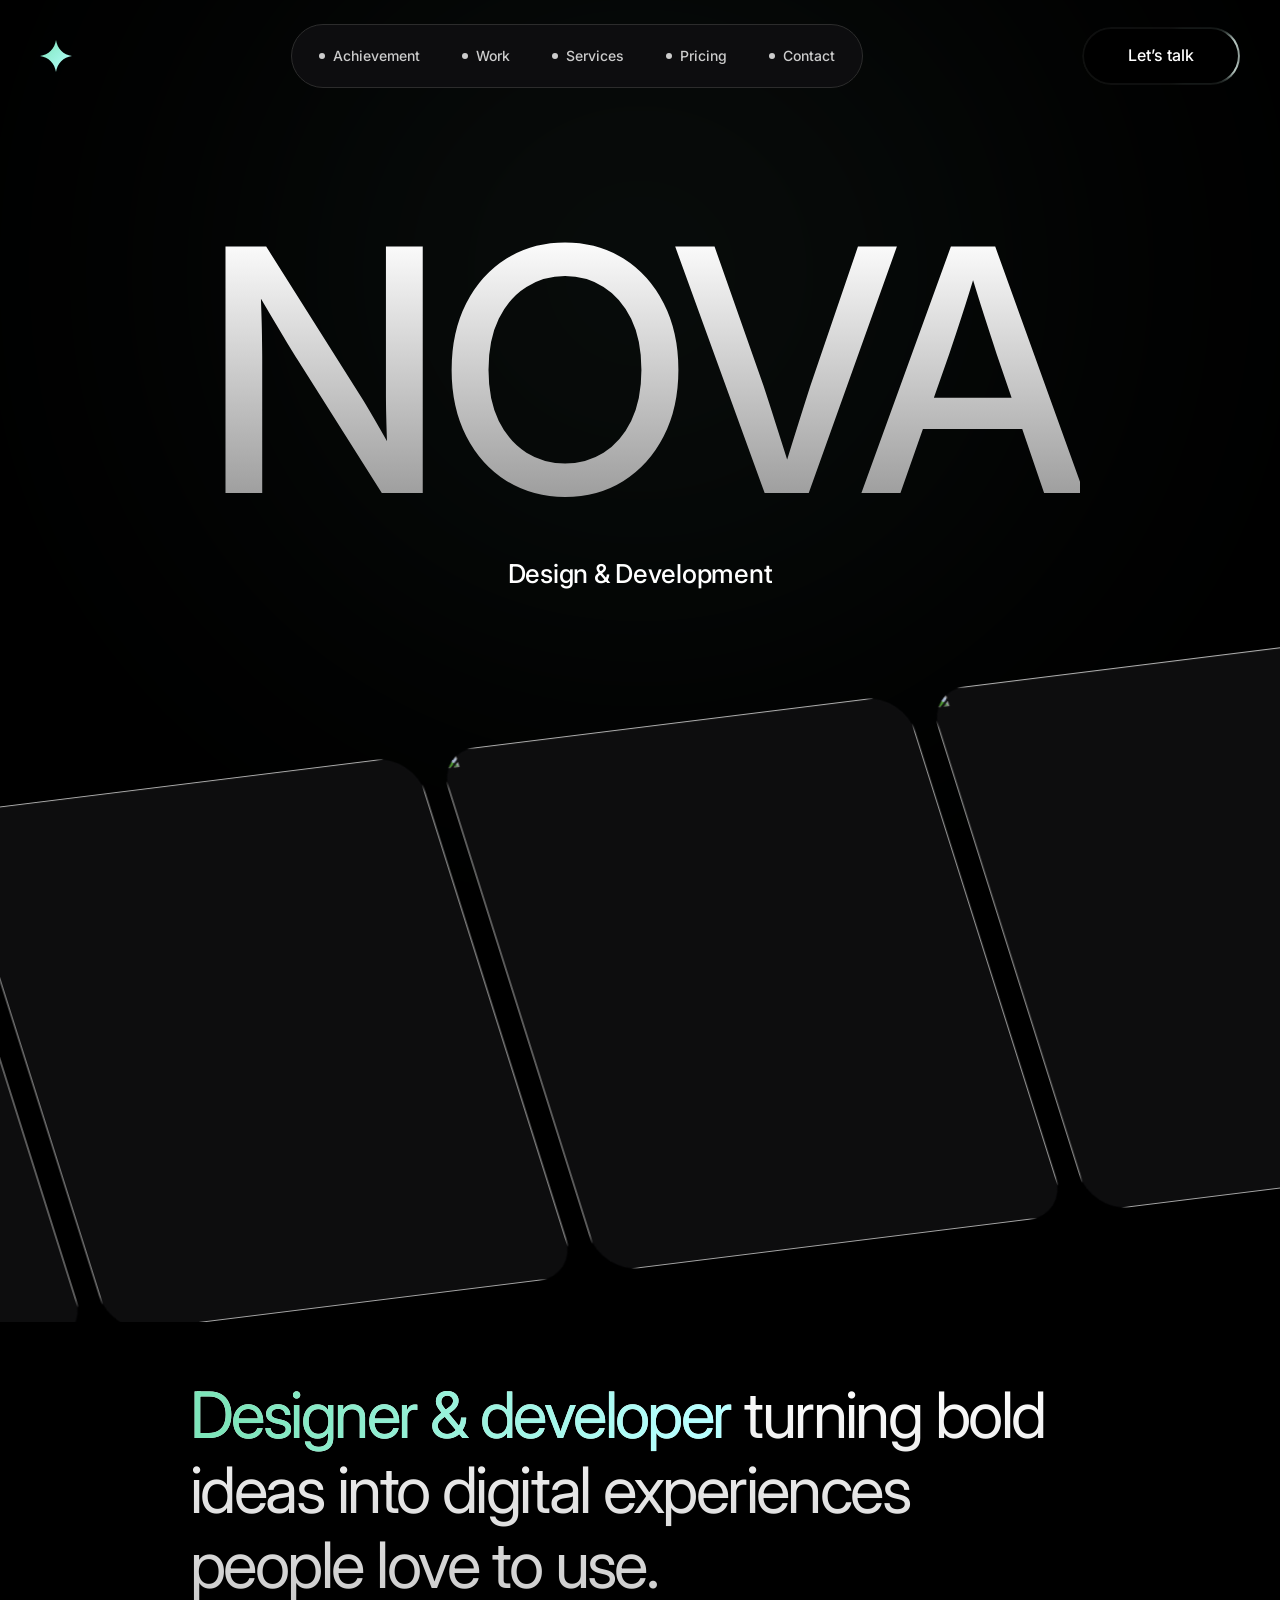
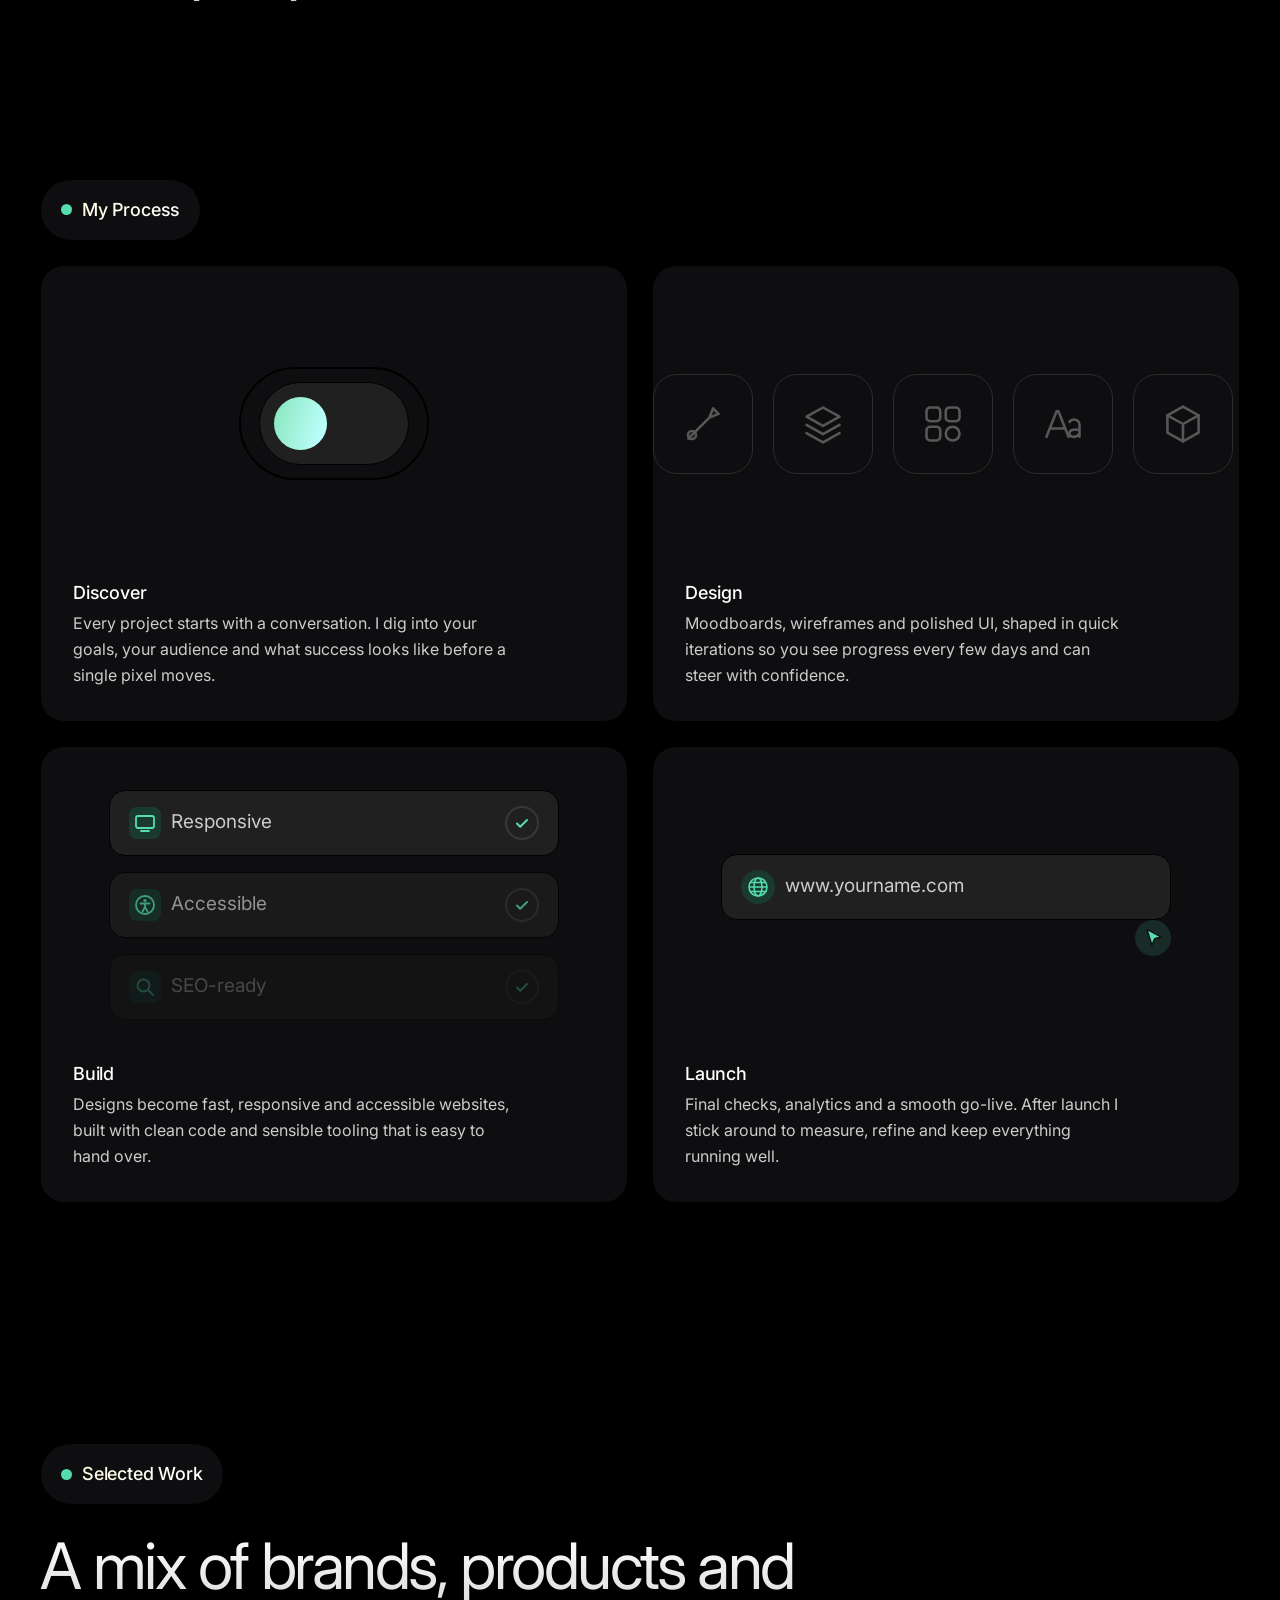
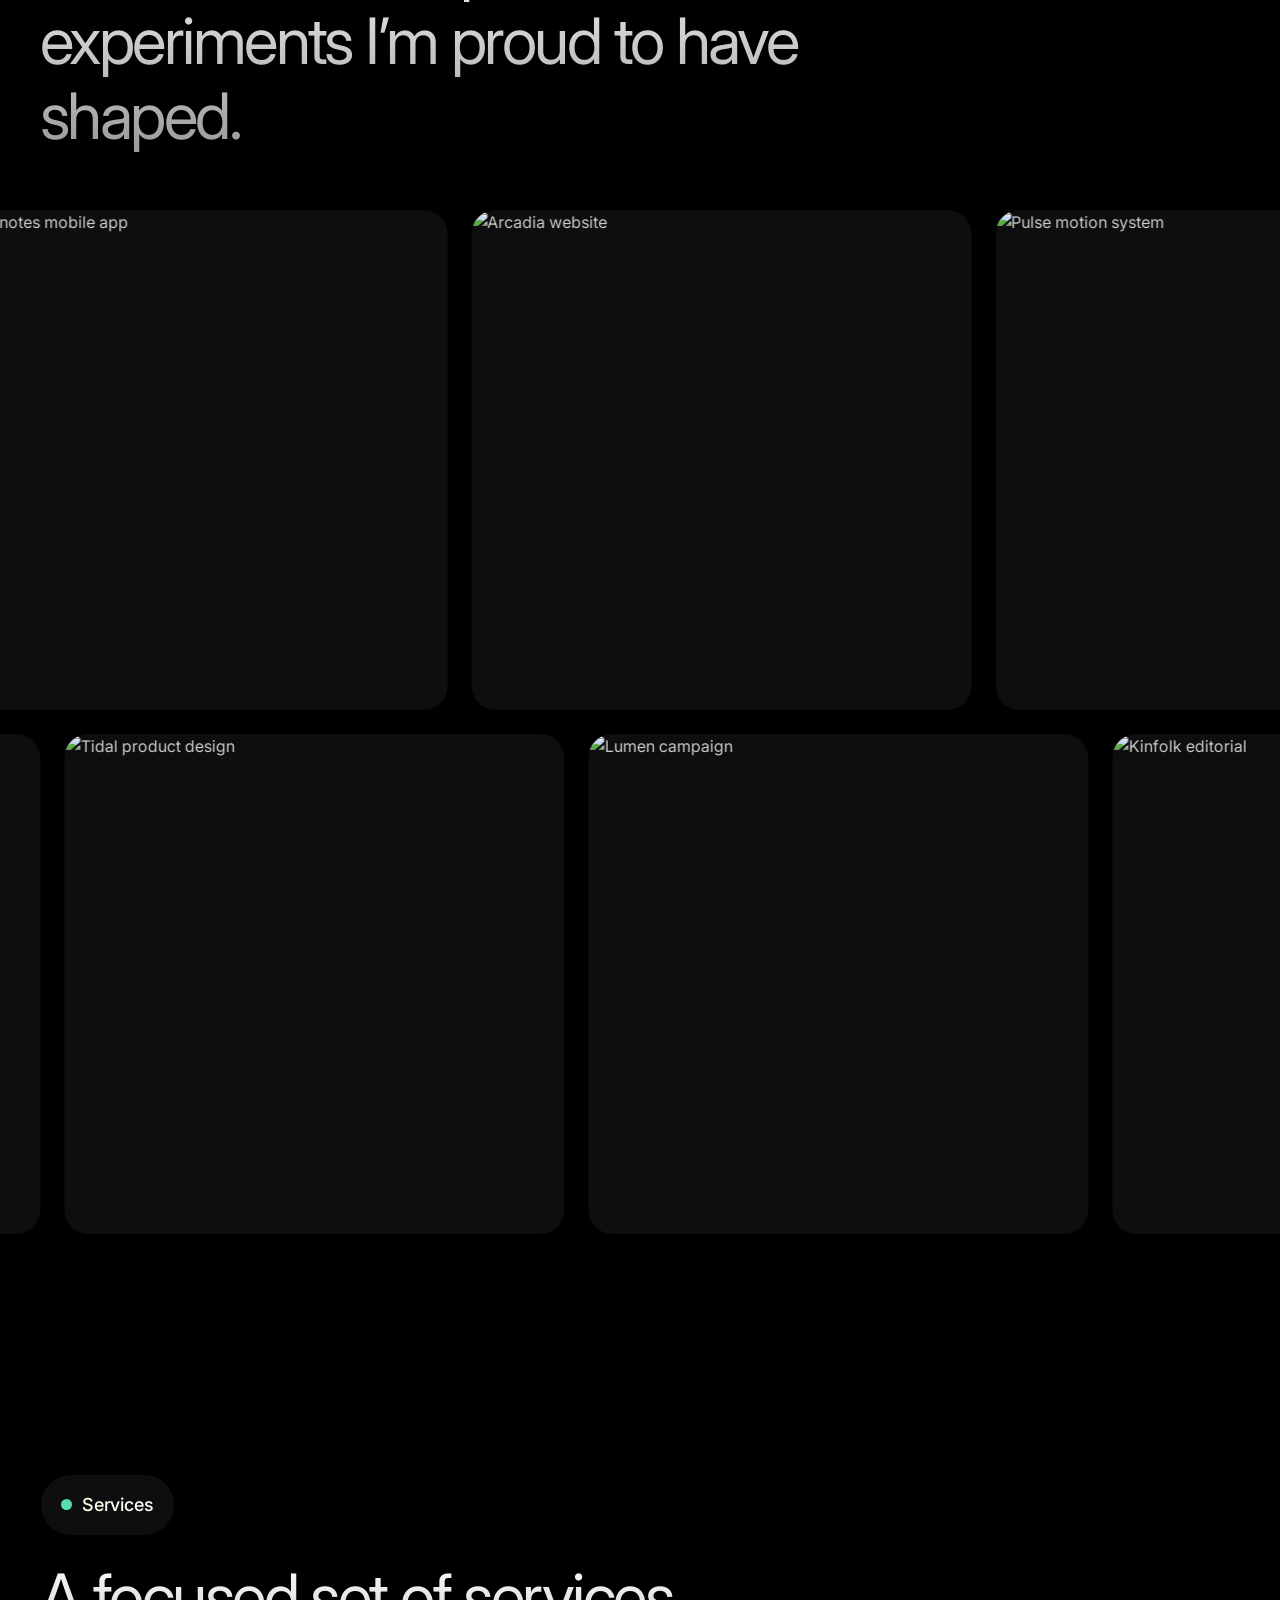
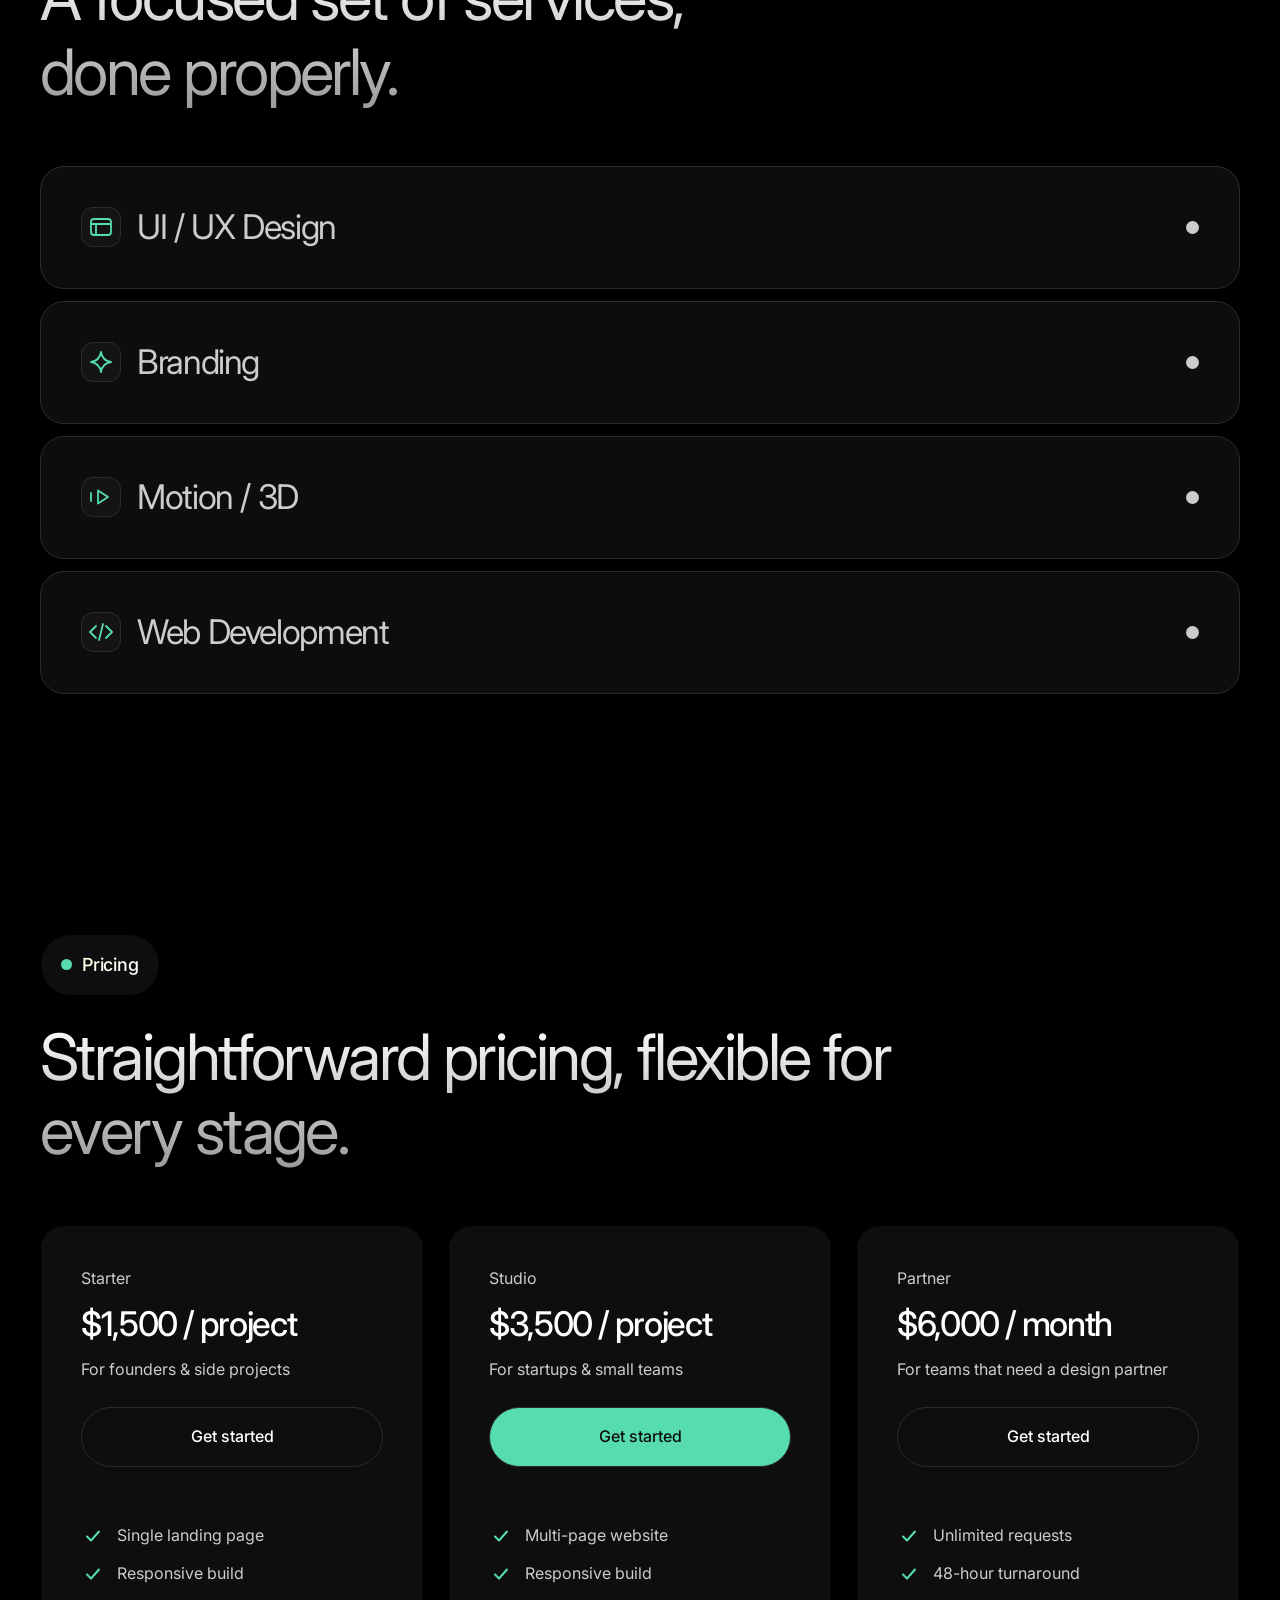
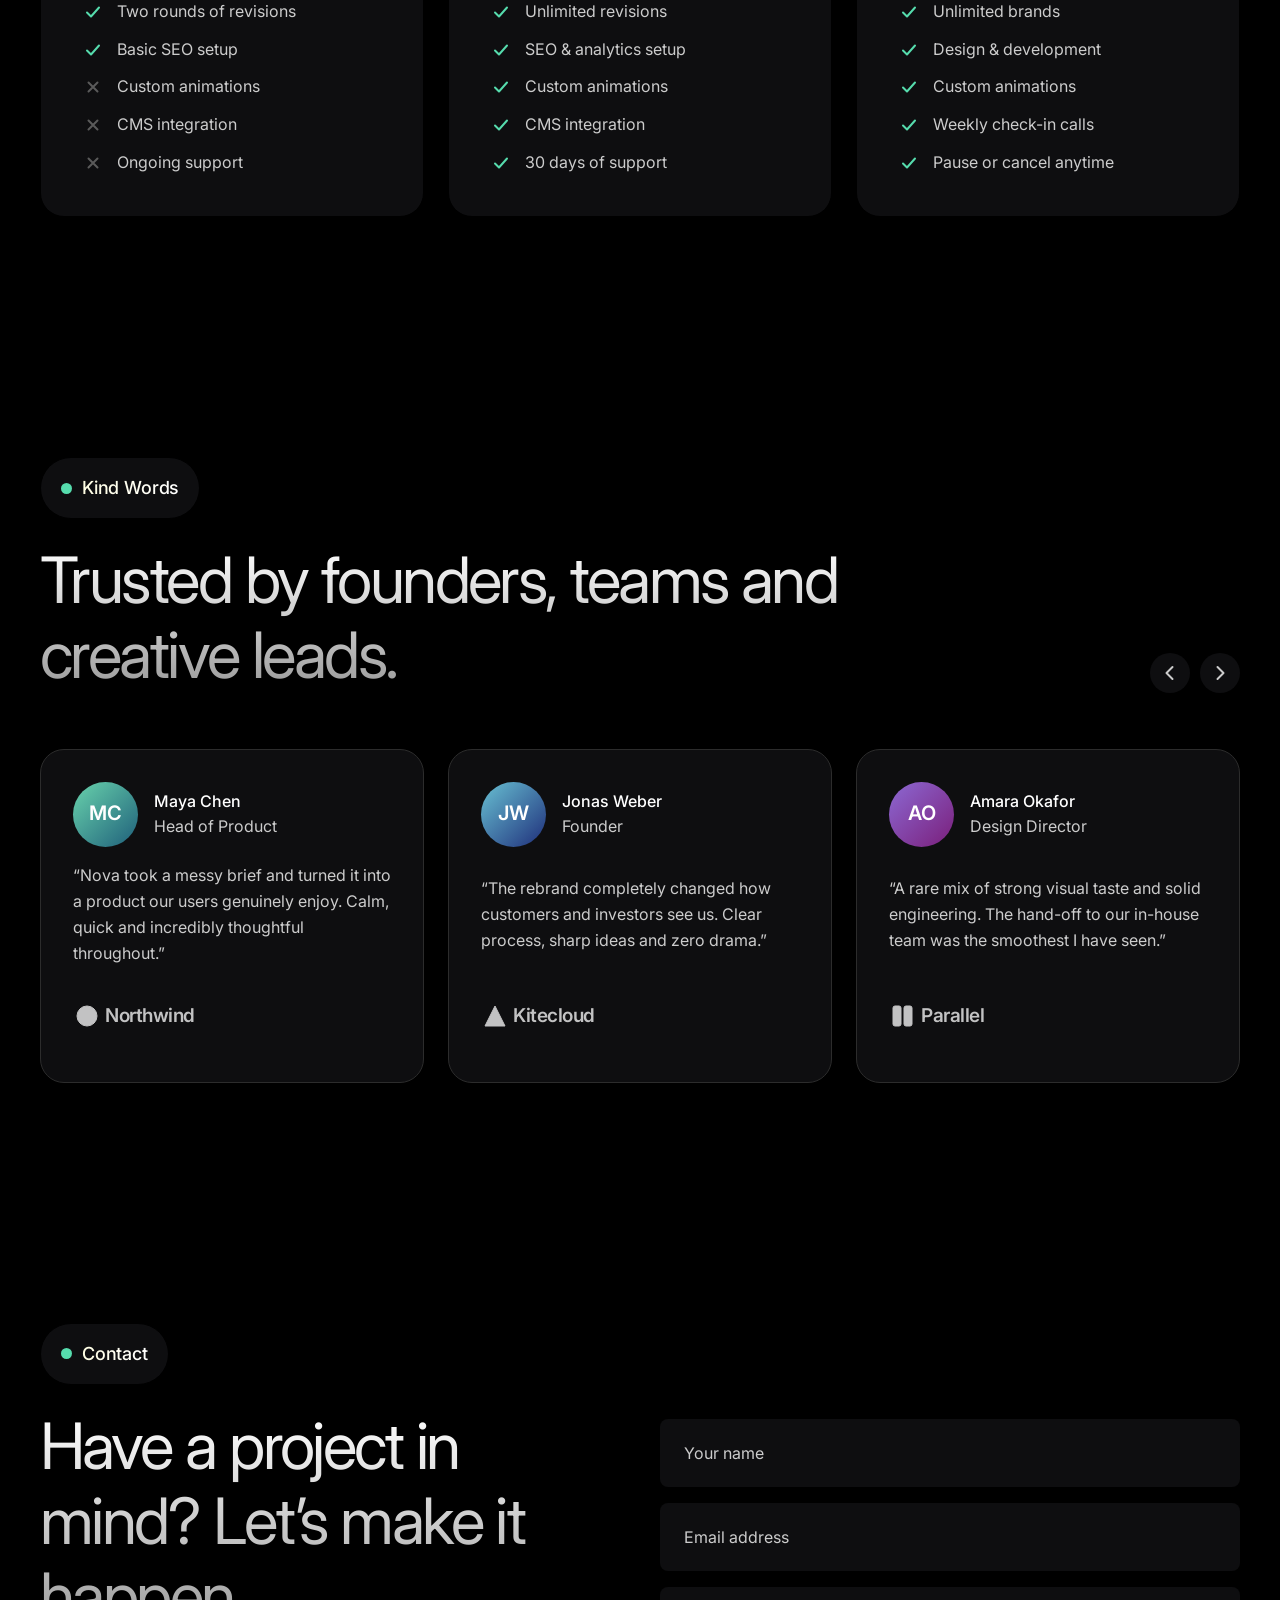
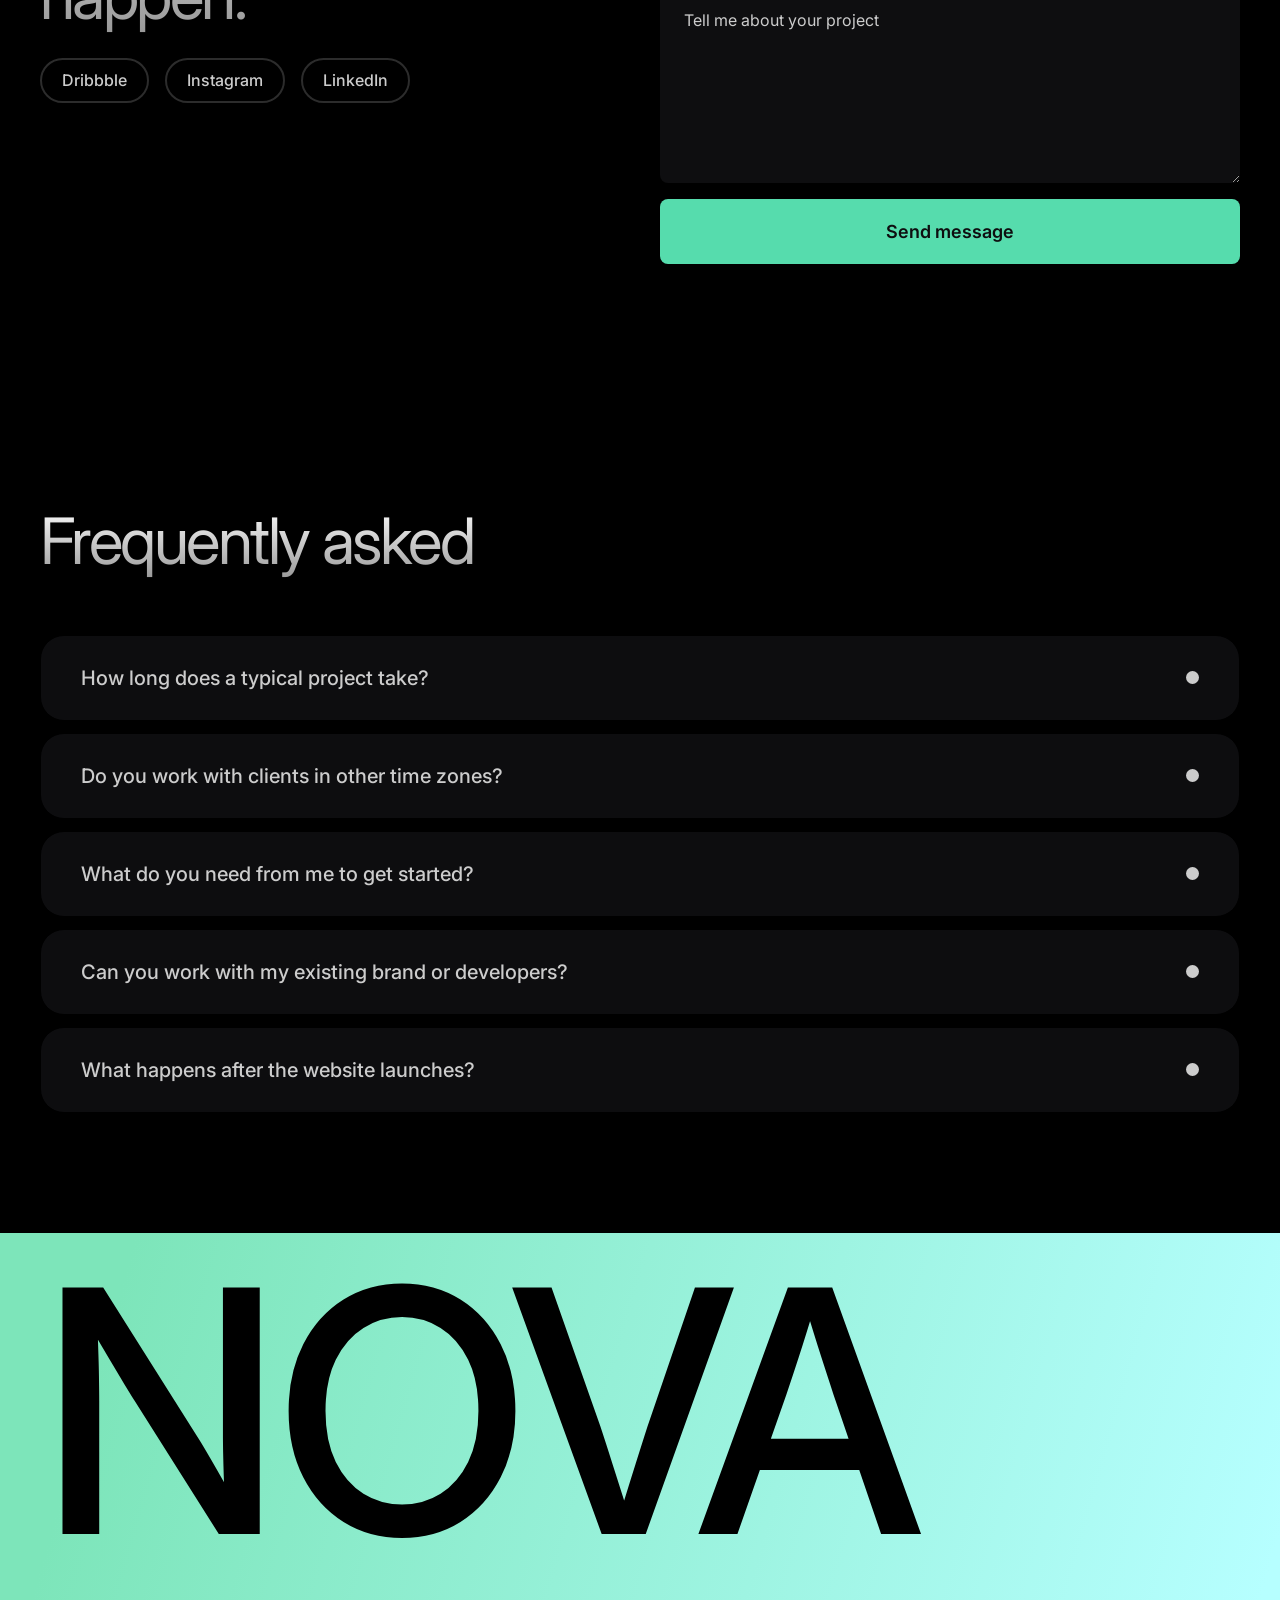
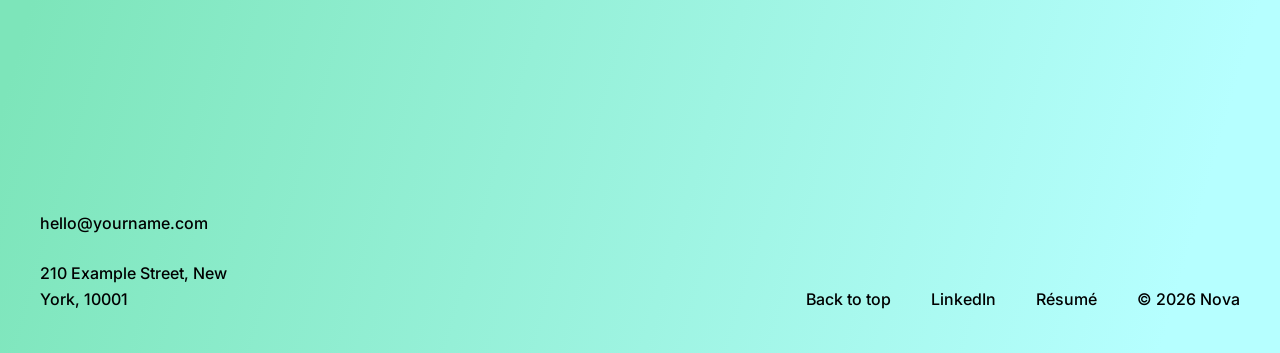
==== commit 4fe90509: "Project: Hidden Achievement" ====
--- a/index.html
+++ b/index.html
@@ -38,7 +38,7 @@
         </a>
 
         <nav class="nav__links" data-load="fade" aria-label="Main">
-          <a href="#process" class="nav__link"><span class="nav__dot"></span><span class="nav__link-text">Process</span></a>
+          <a href="/My Projects/Hidden-Achievement-Game/index.html" class="nav__link"><span class="nav__dot"></span><span class="nav__link-text">Achievement</span></a>
           <a href="#work" class="nav__link"><span class="nav__dot"></span><span class="nav__link-text">Work</span></a>
           <a href="#services" class="nav__link"><span class="nav__dot"></span><span class="nav__link-text">Services</span></a>
           <a href="#pricing" class="nav__link"><span class="nav__dot"></span><span class="nav__link-text">Pricing</span></a>
